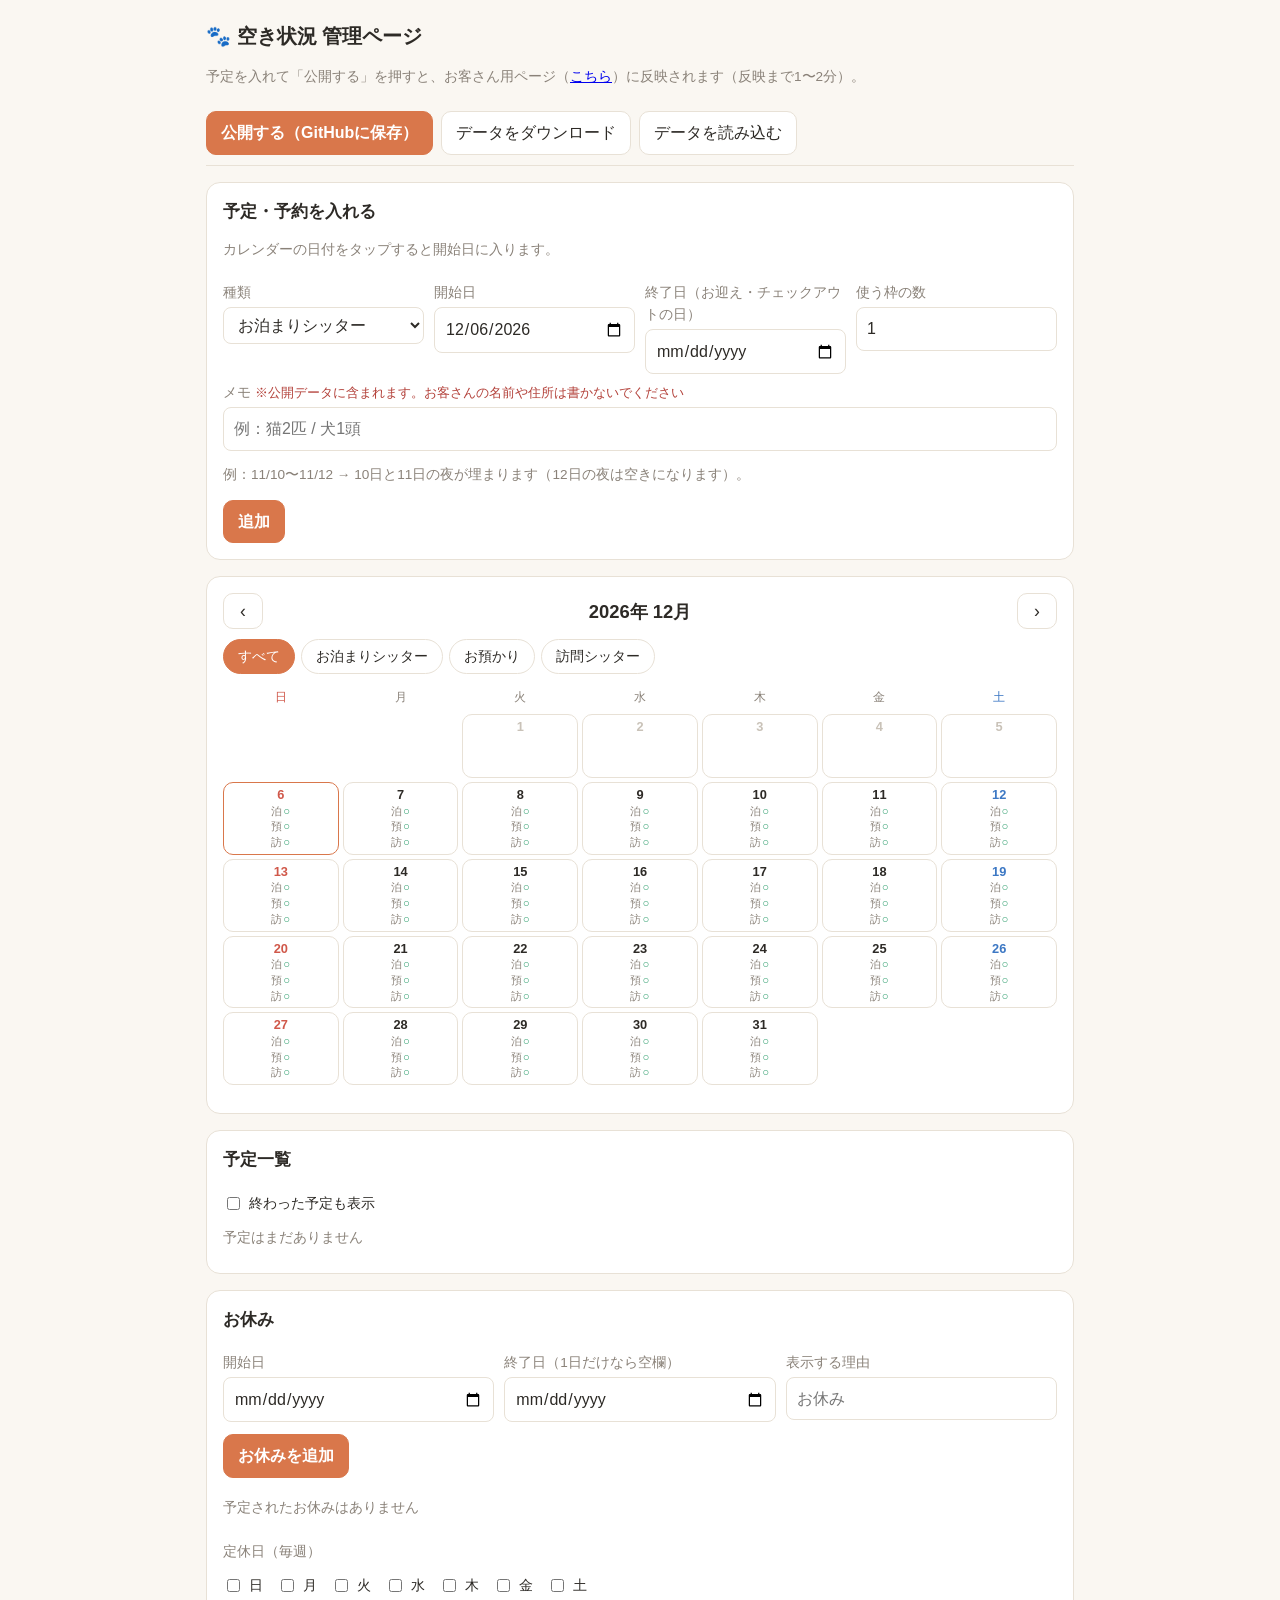
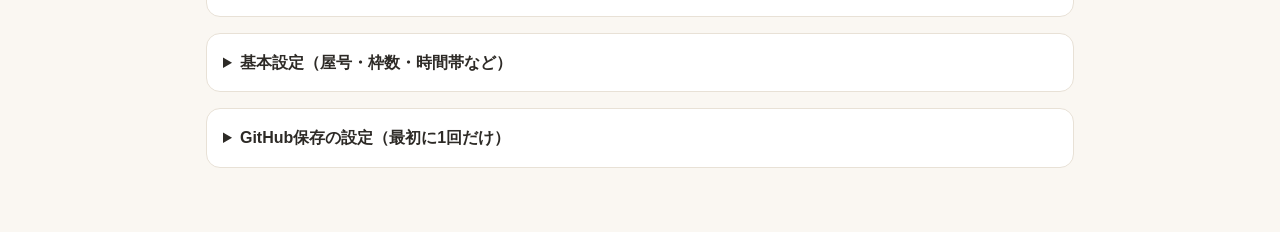
==== docs/admin.html @ 4035f76f "Add pet sitter availability calendar (client view + admin page) Static site under docs/ for GitHub P" ====
<!doctype html>
<html lang="ja">
<head>
  <meta charset="utf-8">
  <meta name="viewport" content="width=device-width, initial-scale=1">
  <meta name="robots" content="noindex, nofollow">
  <title>空き状況 管理</title>
  <link rel="stylesheet" href="style.css">
  <style>
    .wrap { max-width: 900px; }
    h1 { font-size: 1.25rem; margin: 0 0 4px; }
    h2.sec { font-size: 1.05rem; margin: 0 0 10px; }
    label { display: block; font-size: .85rem; color: var(--muted); margin: 8px 0 3px; }
    input[type=text], input[type=url], input[type=date], input[type=number], input[type=password], select, textarea {
      width: 100%; padding: 8px 10px; border: 1px solid var(--line); border-radius: 8px; font: inherit; background: #fff; color: var(--text);
    }
    textarea { min-height: 60px; }
    .row { display: grid; grid-template-columns: repeat(auto-fit, minmax(160px, 1fr)); gap: 10px; }
    .check { display: inline-flex; align-items: center; gap: 6px; color: var(--text); margin-right: 14px; font-size: .9rem; }
    .btn { border: 1px solid var(--line); background: #fff; padding: 8px 14px; border-radius: 10px; font: inherit; cursor: pointer; color: var(--text); }
    .btn.primary { background: var(--accent); border-color: var(--accent); color: #fff; font-weight: 700; }
    .btn.danger { color: #b3413a; }
    .btns { display: flex; gap: 8px; flex-wrap: wrap; margin-top: 12px; }
    .savebar { position: sticky; top: 0; z-index: 5; background: var(--bg); padding: 10px 0; display: flex; gap: 8px; align-items: center; flex-wrap: wrap; border-bottom: 1px solid var(--line); margin-bottom: 16px; }
    .savebar .status { font-size: .85rem; color: var(--muted); }
    .savebar .status.dirty { color: #b3413a; font-weight: 700; }
    .list { list-style: none; margin: 0; padding: 0; }
    .list li { display: flex; gap: 10px; align-items: center; justify-content: space-between; padding: 8px 0; border-top: 1px solid var(--line); font-size: .9rem; }
    .list li:first-child { border-top: none; }
    .list li .btn { flex-shrink: 0; white-space: nowrap; }
    .list li.editing { background: var(--accent-soft); }
    .tag { display: inline-block; font-size: .75rem; padding: 1px 8px; border-radius: 999px; background: var(--accent-soft); color: var(--accent); margin-right: 6px; font-weight: 700; }
    .warn { font-size: .8rem; color: #b3413a; }
    details summary { cursor: pointer; font-weight: 700; }
    .slot-row { display: grid; grid-template-columns: 1fr 1.5fr 80px 36px; gap: 6px; margin-bottom: 6px; }
    .muted { color: var(--muted); font-size: .85rem; }
  </style>
</head>
<body>
<div class="wrap">
  <h1>🐾 空き状況 管理ページ</h1>
  <p class="muted">予定を入れて「公開する」を押すと、お客さん用ページ（<a href="./" target="_blank">こちら</a>）に反映されます（反映まで1〜2分）。</p>

  <div class="savebar">
    <button class="btn primary" id="publish">公開する（GitHubに保存）</button>
    <button class="btn" id="download">データをダウンロード</button>
    <label class="btn" style="margin:0;color:var(--text)">データを読み込む<input type="file" id="upload" accept=".json,application/json" hidden></label>
    <span class="status" id="status"></span>
  </div>

  <!-- 予定 -->
  <div class="card">
    <h2 class="sec">予定・予約を入れる</h2>
    <p class="muted">カレンダーの日付をタップすると開始日に入ります。</p>
    <div class="row">
      <div>
        <label>種類</label>
        <select id="bType">
          <option value="stay">お泊まりシッター</option>
          <option value="boarding">お預かり</option>
          <option value="visit">訪問シッター</option>
        </select>
      </div>
      <div><label>開始日</label><input type="date" id="bStart"></div>
      <div><label id="bEndLabel">終了日</label><input type="date" id="bEnd"></div>
      <div><label id="bCountLabel">使う枠の数</label><input type="number" id="bCount" min="1" value="1"></div>
    </div>
    <div id="bSlotsWrap">
      <label>訪問する時間帯</label>
      <div id="bSlots"></div>
    </div>
    <label>メモ <span class="warn">※公開データに含まれます。お客さんの名前や住所は書かないでください</span></label>
    <input type="text" id="bMemo" placeholder="例：猫2匹 / 犬1頭">
    <p class="muted" id="bHelp"></p>
    <div class="btns">
      <button class="btn primary" id="bSave">追加</button>
      <button class="btn" id="bCancel" hidden>編集をやめる</button>
      <button class="btn danger" id="bDelete" hidden>この予定を削除</button>
    </div>
  </div>

  <div class="card">
    <div class="month-nav">
      <button type="button" id="prev">‹</button>
      <h2 id="monthLabel"></h2>
      <button type="button" id="next">›</button>
    </div>
    <div class="tabs" id="tabs"></div>
    <div id="calendar"></div>
    <div id="detail" style="margin-top:12px"></div>
  </div>

  <div class="card">
    <h2 class="sec">予定一覧</h2>
    <label class="check"><input type="checkbox" id="showPast"> 終わった予定も表示</label>
    <ul class="list" id="bookingList"></ul>
  </div>

  <!-- 休み -->
  <div class="card">
    <h2 class="sec">お休み</h2>
    <div class="row">
      <div><label>開始日</label><input type="date" id="cStart"></div>
      <div><label>終了日（1日だけなら空欄）</label><input type="date" id="cEnd"></div>
      <div><label>表示する理由</label><input type="text" id="cNote" placeholder="お休み"></div>
    </div>
    <div class="btns"><button class="btn primary" id="cAdd">お休みを追加</button></div>
    <ul class="list" id="closedList" style="margin-top:10px"></ul>
    <label style="margin-top:14px">定休日（毎週）</label>
    <div id="holidays"></div>
  </div>

  <!-- 設定 -->
  <div class="card">
    <details>
      <summary>基本設定（屋号・枠数・時間帯など）</summary>
      <label>ページのタイトル（屋号）</label><input type="text" id="sName">
      <label>お客さんへのメッセージ</label><textarea id="sMessage"></textarea>
      <div class="row">
        <div><label>問い合わせボタンの文字</label><input type="text" id="sContactLabel" placeholder="LINEで問い合わせ"></div>
        <div><label>問い合わせ先URL（LINE・メール・フォームなど）</label><input type="url" id="sContactUrl" placeholder="https://lin.ee/... または mailto:..."></div>
      </div>
      <div class="row">
        <div><label>何ヶ月先まで見せるか</label><input type="number" id="sMonths" min="1" max="12"></div>
      </div>
      <div style="margin-top:10px">
        <label class="check"><input type="checkbox" id="sShowCounts"> 残りの枠数をお客さんに見せる</label><br>
        <label class="check"><input type="checkbox" id="sExclusive"> お泊まりとお預かりは同じ夜に受けない（どちらかが入ったら、もう一方は×）</label>
      </div>

      <h3 style="font-size:.95rem;margin:16px 0 4px">サービス</h3>
      <div id="svcSettings"></div>

      <h3 style="font-size:.95rem;margin:16px 0 4px">訪問の時間帯</h3>
      <p class="muted">名前・時間・その時間帯に回れる件数</p>
      <div id="slotSettings"></div>
      <button class="btn" id="addSlot">時間帯を追加</button>
    </details>
  </div>

  <div class="card">
    <details>
      <summary>GitHub保存の設定（最初に1回だけ）</summary>
      <p class="muted">「公開する」ボタンでGitHubに直接保存するための設定です。この情報はこの端末のブラウザの中だけに保存されます。</p>
      <div class="row">
        <div><label>オーナー（ユーザー名）</label><input type="text" id="ghOwner"></div>
        <div><label>リポジトリ名</label><input type="text" id="ghRepo"></div>
        <div><label>ブランチ</label><input type="text" id="ghBranch" placeholder="main"></div>
        <div><label>ファイルのパス</label><input type="text" id="ghPath" placeholder="docs/data.json"></div>
      </div>
      <label>アクセストークン（Fine-grained token、Contents: Read and write）</label>
      <input type="password" id="ghToken" autocomplete="off">
      <div class="btns">
        <button class="btn primary" id="ghSave">設定を保存</button>
        <button class="btn" id="ghLoad">GitHubから最新データを読み込む</button>
        <button class="btn danger" id="ghClear">この端末から設定を消す</button>
      </div>
    </details>
  </div>
</div>

<script src="common.js"></script>
<script>
(function () {
  'use strict';
  const $ = (id) => document.getElementById(id);
  const LS_GH = 'ps_github_config';
  const LS_DRAFT = 'ps_draft';
  let data = PS.normalize(null);
  let dirty = false;
  let editingId = null;
  const now = new Date();
  const state = { idx: now.getFullYear() * 12 + now.getMonth(), filter: 'all', selected: null };

  const store = {
    get(k) { try { return JSON.parse(localStorage.getItem(k)); } catch (e) { return null; } },
    set(k, v) { try { localStorage.setItem(k, JSON.stringify(v)); } catch (e) {} },
    del(k) { try { localStorage.removeItem(k); } catch (e) {} },
  };

  function setStatus(msg, isDirty) {
    const el = $('status');
    el.textContent = msg;
    el.classList.toggle('dirty', !!isDirty);
  }
  function markDirty() {
    dirty = true;
    store.set(LS_DRAFT, data);
    setStatus('● 未公開の変更があります', true);
    renderAll();
  }
  const uid = () => Date.now().toString(36) + Math.random().toString(36).slice(2, 6);

  /* ---------- GitHub ---------- */
  function ghConf() { return store.get(LS_GH) || {}; }
  function ghUrl(c) {
    return `https://api.github.com/repos/${encodeURIComponent(c.owner)}/${encodeURIComponent(c.repo)}/contents/${c.path.split('/').map(encodeURIComponent).join('/')}`;
  }
  function b64encode(str) {
    const bytes = new TextEncoder().encode(str);
    let bin = '';
    bytes.forEach((b) => (bin += String.fromCharCode(b)));
    return btoa(bin);
  }
  function b64decode(b64) {
    const bin = atob(b64.replace(/\s/g, ''));
    return new TextDecoder().decode(Uint8Array.from(bin, (c) => c.charCodeAt(0)));
  }
  function ghReady(c) { return c.owner && c.repo && c.path && c.token; }
  async function ghGet(c) {
    const res = await fetch(`${ghUrl(c)}?ref=${encodeURIComponent(c.branch || 'main')}&t=${Date.now()}`, {
      headers: { Authorization: `Bearer ${c.token}`, Accept: 'application/vnd.github+json' }, cache: 'no-store',
    });
    if (res.status === 404) return { sha: null, json: null };
    if (!res.ok) throw new Error(`読み込み失敗 (${res.status})`);
    const j = await res.json();
    return { sha: j.sha, json: JSON.parse(b64decode(j.content)) };
  }
  async function ghPut(c, obj) {
    const cur = await ghGet(c);
    const body = {
      message: `空き状況を更新 ${new Date().toLocaleString('ja-JP')}`,
      content: b64encode(JSON.stringify(obj, null, 2) + '\n'),
      branch: c.branch || 'main',
    };
    if (cur.sha) body.sha = cur.sha;
    const res = await fetch(ghUrl(c), {
      method: 'PUT',
      headers: { Authorization: `Bearer ${c.token}`, Accept: 'application/vnd.github+json', 'Content-Type': 'application/json' },
      body: JSON.stringify(body),
    });
    if (!res.ok) {
      const t = await res.text();
      throw new Error(`保存失敗 (${res.status}) ${t.slice(0, 120)}`);
    }
  }

  $('publish').addEventListener('click', async () => {
    const c = ghConf();
    if (!ghReady(c)) {
      alert('先に下の「GitHub保存の設定」を入力してください。\n（設定しない場合は「データをダウンロード」して data.json を差し替えてください）');
      return;
    }
    $('publish').disabled = true;
    setStatus('保存中…');
    try {
      data.updatedAt = new Date().toISOString();
      await ghPut(c, data);
      dirty = false;
      store.del(LS_DRAFT);
      setStatus('✓ 公開しました（ページへの反映まで1〜2分）');
    } catch (e) {
      setStatus('✕ ' + e.message, true);
    } finally {
      $('publish').disabled = false;
    }
  });

  $('download').addEventListener('click', () => {
    data.updatedAt = new Date().toISOString();
    const blob = new Blob([JSON.stringify(data, null, 2) + '\n'], { type: 'application/json' });
    const a = document.createElement('a');
    a.href = URL.createObjectURL(blob);
    a.download = 'data.json';
    a.click();
    URL.revokeObjectURL(a.href);
  });
  $('upload').addEventListener('change', async (e) => {
    const f = e.target.files[0];
    if (!f) return;
    try {
      data = PS.normalize(JSON.parse(await f.text()));
      markDirty();
      fillSettings();
    } catch (err) { alert('読み込めませんでした: ' + err.message); }
    e.target.value = '';
  });

  function fillGh() {
    const c = ghConf();
    $('ghOwner').value = c.owner || '';
    $('ghRepo').value = c.repo || '';
    $('ghBranch').value = c.branch || '';
    $('ghPath').value = c.path || '';
    $('ghToken').value = c.token || '';
  }
  $('ghSave').addEventListener('click', () => {
    store.set(LS_GH, {
      owner: $('ghOwner').value.trim(), repo: $('ghRepo').value.trim(),
      branch: $('ghBranch').value.trim() || 'main', path: $('ghPath').value.trim() || 'docs/data.json',
      token: $('ghToken').value.trim(),
    });
    fillGh();
    setStatus('GitHub設定を保存しました');
  });
  $('ghClear').addEventListener('click', () => { store.del(LS_GH); fillGh(); setStatus('設定を消しました'); });
  $('ghLoad').addEventListener('click', async () => {
    const c = ghConf();
    if (!ghReady(c)) return alert('先に設定を保存してください');
    if (dirty && !confirm('未公開の変更は消えます。読み込みますか？')) return;
    try {
      const r = await ghGet(c);
      data = PS.normalize(r.json);
      dirty = false; store.del(LS_DRAFT);
      fillSettings(); renderAll();
      setStatus('GitHubから読み込みました');
    } catch (e) { setStatus('✕ ' + e.message, true); }
  });

  /* ---------- 予定フォーム ---------- */
  function updateFormMode() {
    const t = $('bType').value;
    const isVisit = t === 'visit';
    $('bSlotsWrap').hidden = !isVisit;
    $('bEndLabel').textContent = isVisit ? '最終日（1日だけなら空欄）' : '終了日（お迎え・チェックアウトの日）';
    $('bCountLabel').textContent = isVisit ? '件数（同じ時間帯に何件分）' : t === 'boarding' ? '預かる組数（枠の数）' : '使う枠の数';
    $('bHelp').textContent = isVisit
      ? '例：11/10〜11/14 朝と夕 → その5日間の朝・夕の枠が1件ずつ埋まります。'
      : '例：11/10〜11/12 → 10日と11日の夜が埋まります（12日の夜は空きになります）。';
    $('bSlots').innerHTML = data.settings.visitSlots
      .map((s) => `<label class="check"><input type="checkbox" value="${PS.esc(s.id)}"> ${PS.esc(s.label)} <span class="muted">${PS.esc(s.time || '')}</span></label>`)
      .join('');
  }
  function setSlotChecks(ids) {
    $('bSlots').querySelectorAll('input').forEach((i) => (i.checked = ids.includes(i.value)));
  }
  $('bType').addEventListener('change', () => {
    const keep = [...$('bSlots').querySelectorAll('input:checked')].map((i) => i.value);
    updateFormMode(); setSlotChecks(keep);
  });

  function resetForm() {
    editingId = null;
    $('bSave').textContent = '追加';
    $('bCancel').hidden = true; $('bDelete').hidden = true;
    $('bEnd').value = ''; $('bCount').value = 1; $('bMemo').value = '';
    setSlotChecks([]);
    renderBookings();
  }
  $('bCancel').addEventListener('click', resetForm);

  $('bSave').addEventListener('click', () => {
    const type = $('bType').value;
    const start = $('bStart').value;
    let end = $('bEnd').value;
    if (!start) return alert('開始日を入れてください');
    if (type === 'visit') {
      if (end && end < start) return alert('最終日が開始日より前になっています');
    } else {
      if (!end) end = PS.addDays(start, 1);
      if (end <= start) return alert('終了日は開始日の翌日以降にしてください');
    }
    const slots = [...$('bSlots').querySelectorAll('input:checked')].map((i) => i.value);
    if (type === 'visit' && slots.length === 0) return alert('訪問する時間帯を選んでください');
    const b = { id: editingId || uid(), type, start, end: end || start, count: Math.max(1, Number($('bCount').value) || 1), memo: $('bMemo').value.trim() };
    if (type === 'visit') b.slots = slots;

    // 枠オーバーの確認
    const over = checkOver(b);
    if (over.length && !confirm(`次の日は枠を超えます：\n${over.join('\n')}\nそれでも登録しますか？`)) return;

    if (editingId) data.bookings = data.bookings.map((x) => (x.id === editingId ? b : x));
    else data.bookings.push(b);
    resetForm();
    markDirty();
  });
  $('bDelete').addEventListener('click', () => {
    if (!editingId || !confirm('この予定を削除しますか？')) return;
    data.bookings = data.bookings.filter((x) => x.id !== editingId);
    resetForm();
    markDirty();
  });

  function checkOver(b) {
    const trial = PS.clone(data);
    trial.bookings = trial.bookings.filter((x) => x.id !== b.id).concat([b]);
    const out = [];
    const last = b.type === 'visit' ? b.end : PS.addDays(b.end, -1);
    for (let d = b.start; d <= last; d = PS.addDays(d, 1)) {
      const u = PS.usage(trial, d);
      const sv = trial.settings.services;
      if (b.type === 'stay' && u.stay > sv.stay.capacity) out.push(`${PS.fmtDate(d)} お泊まり`);
      if (b.type === 'boarding' && u.boarding > sv.boarding.capacity) out.push(`${PS.fmtDate(d)} お預かり`);
      if (trial.settings.exclusiveNight && b.type !== 'visit' && u.stay > 0 && u.boarding > 0) out.push(`${PS.fmtDate(d)} お泊まりとお預かりが重複`);
      if (b.type === 'visit') {
        for (const s of trial.settings.visitSlots) {
          if (b.slots.includes(s.id) && (u.visit[s.id] || 0) > s.capacity) out.push(`${PS.fmtDate(d)} 訪問（${s.label}）`);
        }
      }
      if (out.length > 8) break;
    }
    return out;
  }

  function editBooking(id) {
    const b = data.bookings.find((x) => x.id === id);
    if (!b) return;
    editingId = id;
    $('bType').value = b.type; updateFormMode();
    $('bStart').value = b.start;
    $('bEnd').value = b.type === 'visit' && b.end === b.start ? '' : b.end;
    $('bCount').value = b.count || 1;
    $('bMemo').value = b.memo || '';
    setSlotChecks(b.slots || []);
    $('bSave').textContent = '変更を反映';
    $('bCancel').hidden = false; $('bDelete').hidden = false;
    renderBookings();
    window.scrollTo({ top: 0, behavior: 'smooth' });
  }

  function bookingText(b) {
    const sv = data.settings.services;
    const name = sv[b.type] ? sv[b.type].label : b.type;
    let range;
    if (b.type === 'visit') {
      range = b.end && b.end !== b.start ? `${PS.fmtDate(b.start)}〜${PS.fmtDate(b.end)}` : PS.fmtDate(b.start);
      const labels = (b.slots || []).map((id) => (data.settings.visitSlots.find((s) => s.id === id) || { label: id }).label);
      range += ` ［${labels.join('・')}］`;
    } else {
      const nights = Math.round((PS.parse(b.end) - PS.parse(b.start)) / 86400000);
      range = `${PS.fmtDate(b.start)}〜${PS.fmtDate(b.end)}（${nights}泊）`;
    }
    const cnt = (b.count || 1) > 1 ? ` ×${b.count}` : '';
    return `<span class="tag">${PS.esc(name)}</span>${range}${cnt}${b.memo ? ` <span class="muted">${PS.esc(b.memo)}</span>` : ''}`;
  }

  function renderBookings() {
    const t = PS.today();
    const showPast = $('showPast').checked;
    const list = data.bookings
      .filter((b) => showPast || (b.end || b.start) >= t)
      .sort((a, b) => (a.start < b.start ? -1 : a.start > b.start ? 1 : 0));
    $('bookingList').innerHTML = list.length
      ? list.map((b) => `<li class="${b.id === editingId ? 'editing' : ''}"><div>${bookingText(b)}</div><button class="btn" data-id="${b.id}">編集</button></li>`).join('')
      : '<li class="muted">予定はまだありません</li>';
    $('bookingList').querySelectorAll('button[data-id]').forEach((el) => el.addEventListener('click', () => editBooking(el.dataset.id)));
  }
  $('showPast').addEventListener('change', renderBookings);

  /* ---------- 休み ---------- */
  $('cAdd').addEventListener('click', () => {
    const start = $('cStart').value;
    const end = $('cEnd').value || start;
    if (!start) return alert('開始日を入れてください');
    if (end < start) return alert('終了日が開始日より前です');
    data.closed.push({ id: uid(), start, end, note: $('cNote').value.trim() || 'お休み' });
    $('cStart').value = ''; $('cEnd').value = ''; $('cNote').value = '';
    markDirty();
  });
  function renderClosed() {
    const t = PS.today();
    const list = data.closed.filter((c) => (c.end || c.start) >= t).sort((a, b) => (a.start < b.start ? -1 : 1));
    $('closedList').innerHTML = list.length
      ? list.map((c, i) => `<li><div>${PS.fmtDate(c.start)}${c.end && c.end !== c.start ? '〜' + PS.fmtDate(c.end) : ''} <span class="muted">${PS.esc(c.note)}</span></div><button class="btn danger" data-i="${data.closed.indexOf(c)}">削除</button></li>`).join('')
      : '<li class="muted">予定されたお休みはありません</li>';
    $('closedList').querySelectorAll('button[data-i]').forEach((el) =>
      el.addEventListener('click', () => { data.closed.splice(Number(el.dataset.i), 1); markDirty(); })
    );
    $('holidays').innerHTML = PS.WEEK.map((w, i) =>
      `<label class="check"><input type="checkbox" value="${i}" ${data.settings.regularHolidays.includes(i) ? 'checked' : ''}> ${w}</label>`).join('');
    $('holidays').querySelectorAll('input').forEach((el) => el.addEventListener('change', () => {
      data.settings.regularHolidays = [...$('holidays').querySelectorAll('input:checked')].map((x) => Number(x.value));
      markDirty();
    }));
  }

  /* ---------- 設定 ---------- */
  function fillSettings() {
    const s = data.settings;
    $('sName').value = s.businessName || '';
    $('sMessage').value = s.message || '';
    $('sContactLabel').value = s.contactLabel || '';
    $('sContactUrl').value = s.contactUrl || '';
    $('sMonths').value = s.monthsAhead || 3;
    $('sShowCounts').checked = !!s.showCounts;
    $('sExclusive').checked = !!s.exclusiveNight;
    $('svcSettings').innerHTML = ['stay', 'boarding', 'visit'].map((k) => {
      const v = s.services[k];
      const cap = k === 'visit' ? '' : `<div><label>1晩に受けられる数</label><input type="number" min="0" data-svc="${k}" data-f="capacity" value="${v.capacity}"></div>`;
      return `<div style="border-top:1px solid var(--line);padding-top:8px;margin-top:8px">
        <label class="check"><input type="checkbox" data-svc="${k}" data-f="enabled" ${v.enabled ? 'checked' : ''}> 受け付ける</label>
        <div class="row">
          <div><label>名前</label><input type="text" data-svc="${k}" data-f="label" value="${PS.esc(v.label)}"></div>
          <div><label>カレンダー用の1文字</label><input type="text" maxlength="2" data-svc="${k}" data-f="short" value="${PS.esc(v.short)}"></div>
          ${cap}
        </div>
        <label>説明</label><input type="text" data-svc="${k}" data-f="note" value="${PS.esc(v.note || '')}">
      </div>`;
    }).join('');
    $('svcSettings').querySelectorAll('input').forEach((el) => el.addEventListener('change', () => {
      const v = data.settings.services[el.dataset.svc];
      const f = el.dataset.f;
      v[f] = el.type === 'checkbox' ? el.checked : el.type === 'number' ? Math.max(0, Number(el.value) || 0) : el.value;
      markDirty();
    }));
    renderSlotSettings();
  }
  function renderSlotSettings() {
    $('slotSettings').innerHTML = data.settings.visitSlots.map((sl, i) => `<div class="slot-row">
      <input type="text" data-i="${i}" data-f="label" value="${PS.esc(sl.label)}" placeholder="朝">
      <input type="text" data-i="${i}" data-f="time" value="${PS.esc(sl.time || '')}" placeholder="7:00〜10:00">
      <input type="number" min="0" data-i="${i}" data-f="capacity" value="${sl.capacity}">
      <button class="btn danger" data-del="${i}" title="削除">✕</button></div>`).join('');
    $('slotSettings').querySelectorAll('input').forEach((el) => el.addEventListener('change', () => {
      const sl = data.settings.visitSlots[Number(el.dataset.i)];
      sl[el.dataset.f] = el.type === 'number' ? Math.max(0, Number(el.value) || 0) : el.value;
      updateFormMode(); markDirty();
    }));
    $('slotSettings').querySelectorAll('button[data-del]').forEach((el) => el.addEventListener('click', () => {
      if (!confirm('この時間帯を削除しますか？（この時間帯の予約は数えられなくなります）')) return;
      data.settings.visitSlots.splice(Number(el.dataset.del), 1);
      renderSlotSettings(); updateFormMode(); markDirty();
    }));
  }
  $('addSlot').addEventListener('click', () => {
    data.settings.visitSlots.push({ id: 's' + uid(), label: '新しい時間帯', time: '', capacity: 1 });
    renderSlotSettings(); updateFormMode(); markDirty();
  });
  const bindSetting = (id, key, fn) => $(id).addEventListener('change', () => { data.settings[key] = fn($(id)); markDirty(); });
  bindSetting('sName', 'businessName', (e) => e.value);
  bindSetting('sMessage', 'message', (e) => e.value);
  bindSetting('sContactLabel', 'contactLabel', (e) => e.value);
  bindSetting('sContactUrl', 'contactUrl', (e) => e.value.trim());
  bindSetting('sMonths', 'monthsAhead', (e) => Math.min(12, Math.max(1, Number(e.value) || 3)));
  bindSetting('sShowCounts', 'showCounts', (e) => e.checked);
  bindSetting('sExclusive', 'exclusiveNight', (e) => e.checked);

  /* ---------- カレンダー ---------- */
  function renderCal() {
    const y = Math.floor(state.idx / 12), m = state.idx % 12;
    $('monthLabel').textContent = `${y}年 ${m + 1}月`;
    const services = PS.enabledServices(data);
    if (state.filter !== 'all' && !services.includes(state.filter)) state.filter = 'all';
    const defs = [['all', 'すべて']].concat(services.map((k) => [k, data.settings.services[k].label]));
    $('tabs').innerHTML = defs.map(([k, l]) => `<button type="button" data-k="${k}" class="${k === state.filter ? 'active' : ''}">${PS.esc(l)}</button>`).join('');
    $('tabs').querySelectorAll('button').forEach((b) => b.addEventListener('click', () => { state.filter = b.dataset.k; renderCal(); }));
    PS.renderCalendar($('calendar'), data, {
      year: y, month: m, filter: state.filter, selected: state.selected,
      onSelect: (d) => {
        state.selected = d;
        if (!editingId) $('bStart').value = d;
        renderCal();
      },
    });
    if (state.selected) PS.renderDetail($('detail'), data, state.selected);
    else $('detail').innerHTML = '';
  }
  $('prev').addEventListener('click', () => { state.idx--; renderCal(); });
  $('next').addEventListener('click', () => { state.idx++; renderCal(); });

  function renderAll() { renderCal(); renderBookings(); renderClosed(); }

  window.addEventListener('beforeunload', (e) => { if (dirty) { e.preventDefault(); e.returnValue = ''; } });

  /* ---------- 起動 ---------- */
  (async function init() {
    fillGh();
    const draft = store.get(LS_DRAFT);
    const c = ghConf();
    try {
      if (draft && confirm('前回、公開していない変更が残っています。続きから編集しますか？\n（キャンセルで公開中のデータを読み込みます）')) {
        data = PS.normalize(draft);
        dirty = true;
        setStatus('● 未公開の変更があります', true);
      } else {
        store.del(LS_DRAFT);
        if (ghReady(c)) {
          data = PS.normalize((await ghGet(c)).json);
        } else {
          const res = await fetch('data.json?t=' + Date.now(), { cache: 'no-store' });
          data = PS.normalize(await res.json());
        }
      }
    } catch (e) {
      setStatus('データを読み込めなかったので空の状態で開きました（' + e.message + '）', true);
    }
    $('bStart').value = PS.today();
    fillSettings();
    updateFormMode();
    renderAll();
  })();
})();
</script>
</body>
</html>
---- docs/style.css ----
:root {
  --bg: #faf7f2;
  --card: #ffffff;
  --text: #2d2a26;
  --muted: #8a8279;
  --line: #e8e1d6;
  --accent: #d9774b;
  --accent-soft: #fbeee6;
  --ok: #2f9e6e;
  --few: #d99a1e;
  --full: #c9c2b8;
  --closed-bg: #f1ece4;
  --sun: #d0584a;
  --sat: #3d78c4;
  --radius: 14px;
}
* { box-sizing: border-box; }
[hidden] { display: none !important; }
html { -webkit-text-size-adjust: 100%; }
body {
  margin: 0;
  background: var(--bg);
  color: var(--text);
  font-family: -apple-system, BlinkMacSystemFont, "Hiragino Sans", "Hiragino Kaku Gothic ProN", "Noto Sans JP", "Yu Gothic", Meiryo, sans-serif;
  line-height: 1.6;
}
.wrap { max-width: 760px; margin: 0 auto; padding: 20px 16px 48px; }
header.top { text-align: center; margin-bottom: 18px; }
header.top h1 { font-size: 1.4rem; margin: 6px 0 4px; letter-spacing: .02em; }
header.top .paw { font-size: 1.8rem; }
header.top p { margin: 0; color: var(--muted); font-size: .92rem; white-space: pre-wrap; }
.card { background: var(--card); border: 1px solid var(--line); border-radius: var(--radius); padding: 16px; margin-bottom: 16px; }

.services { display: grid; grid-template-columns: repeat(auto-fit, minmax(180px, 1fr)); gap: 10px; margin-bottom: 16px; }
.service { background: var(--card); border: 1px solid var(--line); border-radius: 12px; padding: 10px 12px; font-size: .88rem; }
.service b { display: block; font-size: .95rem; }
.service span { color: var(--muted); }

.tabs { display: flex; gap: 6px; flex-wrap: wrap; margin-bottom: 12px; }
.tabs button {
  border: 1px solid var(--line); background: var(--card); color: var(--text);
  padding: 7px 14px; border-radius: 999px; font-size: .88rem; cursor: pointer; font-family: inherit;
}
.tabs button.active { background: var(--accent); border-color: var(--accent); color: #fff; }

.month-nav { display: flex; align-items: center; justify-content: space-between; margin-bottom: 10px; }
.month-nav h2 { margin: 0; font-size: 1.15rem; }
.month-nav button {
  border: 1px solid var(--line); background: var(--card); border-radius: 10px; width: 40px; height: 36px;
  font-size: 1.1rem; cursor: pointer; color: var(--text);
}
.month-nav button:disabled { opacity: .3; cursor: default; }

.cal-grid { display: grid; grid-template-columns: repeat(7, minmax(0, 1fr)); gap: 4px; }
.cal-head { text-align: center; font-size: .78rem; color: var(--muted); padding: 2px 0; }
.cal-head.sun, .num.sun { color: var(--sun); }
.cal-head.sat, .num.sat { color: var(--sat); }
.cal-cell {
  min-height: 64px; border: 1px solid var(--line); border-radius: 10px; background: var(--card);
  padding: 4px 2px; display: flex; flex-direction: column; align-items: center; gap: 1px;
  font-family: inherit; color: var(--text); cursor: pointer;
}
.cal-cell.empty { border: none; background: transparent; cursor: default; }
.cal-cell.past { background: transparent; color: var(--full); cursor: default; }
.cal-cell.past .num { color: var(--full); }
.cal-cell.closed { background: var(--closed-bg); }
.cal-cell.today { border-color: var(--accent); }
.cal-cell.selected { outline: 2px solid var(--accent); outline-offset: -1px; background: var(--accent-soft); }
.num { font-size: .8rem; font-weight: 600; line-height: 1.2; }
.big { font-size: 1.4rem; font-weight: 700; line-height: 1.3; }
.mini { font-size: .74rem; line-height: 1.25; font-weight: 700; white-space: nowrap; }
.mini i { font-style: normal; font-weight: 400; color: var(--muted); margin-right: 1px; font-size: .68rem; }
.closed-label { font-size: .78rem; color: var(--muted); margin-top: 6px; }
.m-ok { color: var(--ok); }
.m-few { color: var(--few); }
.m-full { color: var(--full); }

.legend { display: flex; gap: 14px; flex-wrap: wrap; font-size: .82rem; color: var(--muted); margin-top: 12px; }
.legend b { margin-right: 3px; }

#detail h3 { margin: 0 0 10px; font-size: 1.05rem; }
.detail-list { list-style: none; margin: 0; padding: 0; display: grid; gap: 10px; }
.detail-list li { border-top: 1px solid var(--line); padding-top: 10px; }
.detail-list li:first-child { border-top: none; padding-top: 0; }
.d-title { font-weight: 600; font-size: .92rem; margin-bottom: 4px; }
.d-title small { color: var(--muted); font-weight: 400; margin-left: 6px; }
.d-val b { font-size: 1.1rem; }
.slots { display: grid; grid-template-columns: repeat(auto-fit, minmax(90px, 1fr)); gap: 6px; }
.slot { border: 1px solid var(--line); border-radius: 10px; padding: 6px 8px; text-align: center; }
.slot span { display: block; color: var(--text); font-size: .85rem; }
.slot span small { display: block; color: var(--muted); font-size: .72rem; }
.slot b { font-size: 1.2rem; }
.slot > small { display: block; font-size: .72rem; color: var(--muted); }
.detail-closed { color: var(--muted); margin: 0; }
.hint { color: var(--muted); font-size: .85rem; margin: 0; }

.contact {
  display: block; text-align: center; background: var(--accent); color: #fff; text-decoration: none;
  padding: 13px; border-radius: 12px; font-weight: 700; margin-top: 4px;
}
.footer-note { text-align: center; color: var(--muted); font-size: .78rem; margin-top: 18px; }

@media (max-width: 420px) {
  .cal-grid { gap: 3px; }
  .cal-cell { min-height: 58px; border-radius: 8px; }
  .mini { font-size: .7rem; }
}
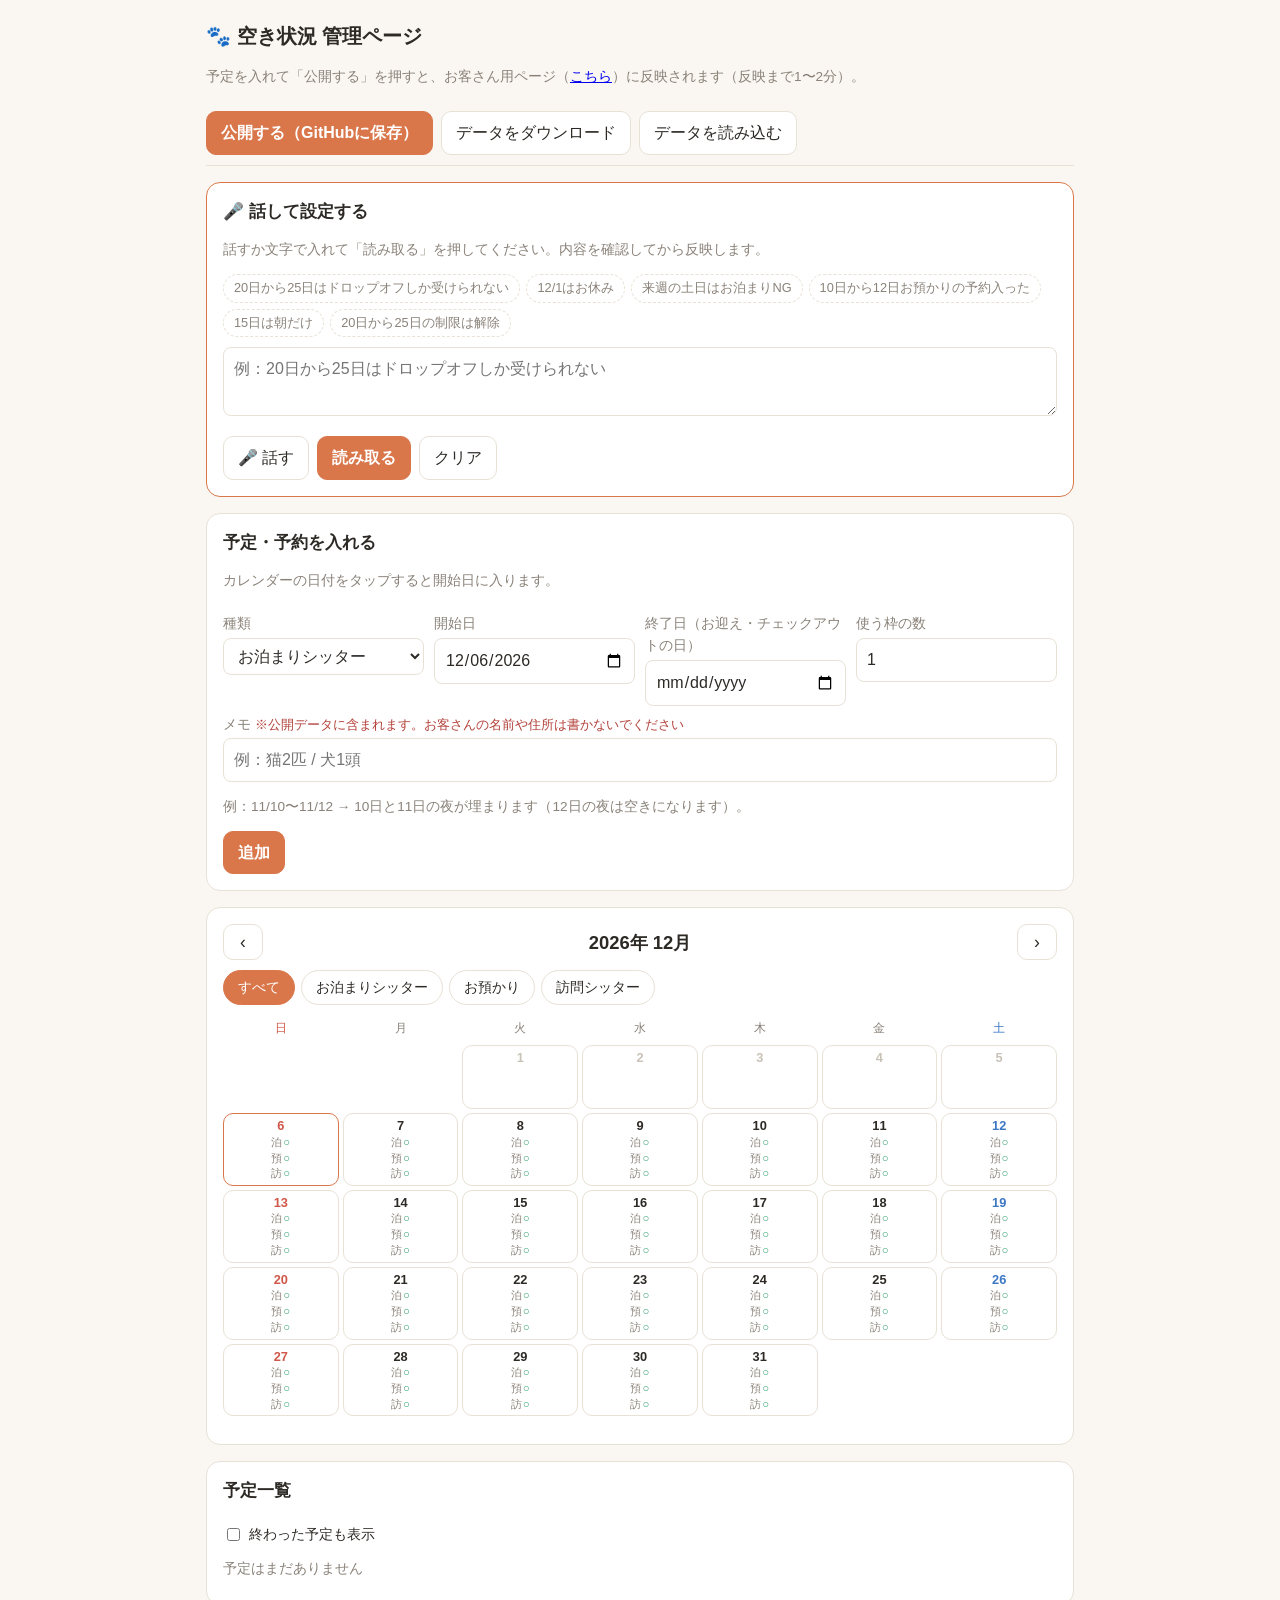
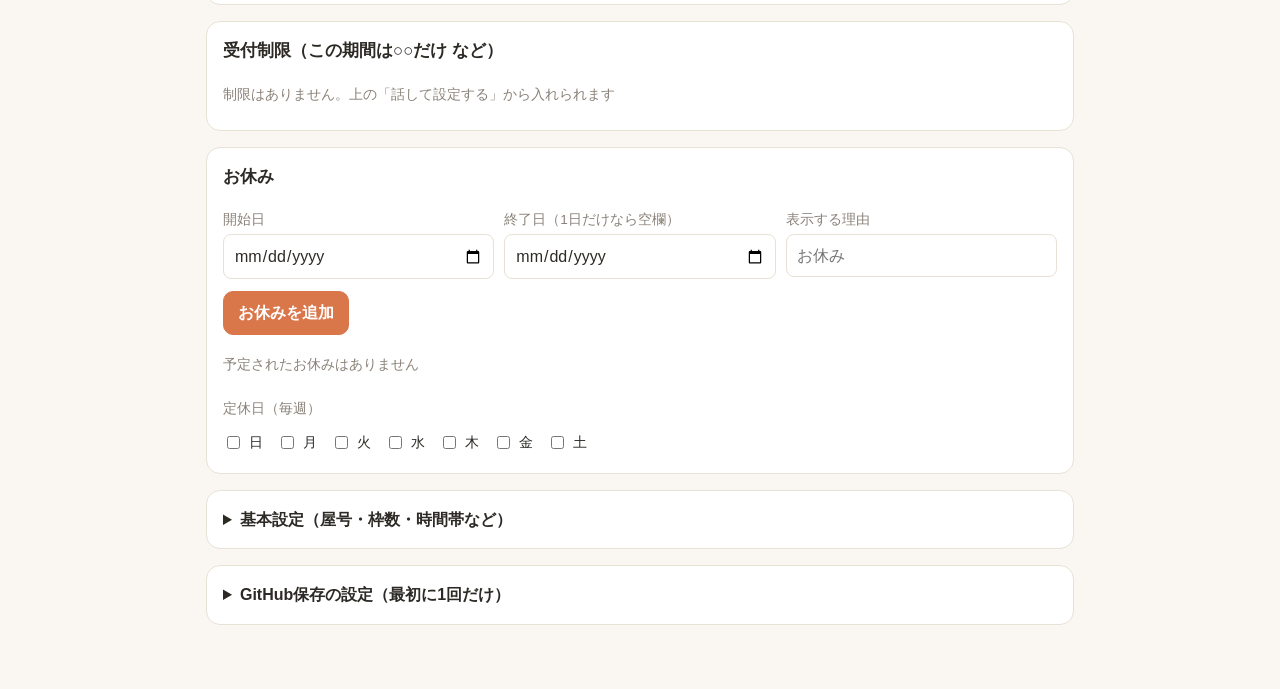
==== commit 63be8a33: "Add voice/text commands and per-period service restrictions Sitter can say e.g. "20日から25日はドロップオフしか受け" ====
--- a/docs/admin.html
+++ b/docs/admin.html
@@ -34,6 +34,14 @@
     details summary { cursor: pointer; font-weight: 700; }
     .slot-row { display: grid; grid-template-columns: 1fr 1.5fr 80px 36px; gap: 6px; margin-bottom: 6px; }
     .muted { color: var(--muted); font-size: .85rem; }
+    .voice { border-color: var(--accent); }
+    .mic { font-size: 1rem; }
+    .mic.on { background: #b3413a; border-color: #b3413a; color: #fff; }
+    .actions { list-style: none; padding: 0; margin: 10px 0 0; }
+    .actions li { display: flex; gap: 8px; align-items: flex-start; padding: 6px 0; border-top: 1px solid var(--line); font-size: .92rem; }
+    .actions li.err { color: #b3413a; }
+    .examples { display: flex; flex-wrap: wrap; gap: 6px; margin: 6px 0 10px; }
+    .examples button { border: 1px dashed var(--line); background: #fff; border-radius: 999px; padding: 3px 10px; font: inherit; font-size: .8rem; color: var(--muted); cursor: pointer; }
   </style>
 </head>
 <body>
@@ -46,6 +54,21 @@
     <button class="btn" id="download">データをダウンロード</button>
     <label class="btn" style="margin:0;color:var(--text)">データを読み込む<input type="file" id="upload" accept=".json,application/json" hidden></label>
     <span class="status" id="status"></span>
+  </div>
+
+  <!-- 話して設定 -->
+  <div class="card voice">
+    <h2 class="sec">🎤 話して設定する</h2>
+    <p class="muted">話すか文字で入れて「読み取る」を押してください。内容を確認してから反映します。</p>
+    <div class="examples" id="vExamples"></div>
+    <textarea id="vText" placeholder="例：20日から25日はドロップオフしか受けられない"></textarea>
+    <div class="btns">
+      <button class="btn mic" id="vMic" type="button">🎤 話す</button>
+      <button class="btn primary" id="vParse" type="button">読み取る</button>
+      <button class="btn" id="vClear" type="button">クリア</button>
+    </div>
+    <p class="muted" id="vMicNote" hidden>このブラウザは音声入力ボタンに対応していません。キーボードのマイクボタンで話して入力できます。</p>
+    <div id="vPreview"></div>
   </div>
 
   <!-- 予定 -->
@@ -98,6 +121,11 @@
 
   <!-- 休み -->
   <div class="card">
+    <h2 class="sec">受付制限（この期間は○○だけ など）</h2>
+    <ul class="list" id="rulesList"></ul>
+  </div>
+
+  <div class="card">
     <h2 class="sec">お休み</h2>
     <div class="row">
       <div><label>開始日</label><input type="date" id="cStart"></div>
@@ -160,6 +188,7 @@
 </div>
 
 <script src="common.js"></script>
+<script src="nlp.js"></script>
 <script>
 (function () {
   'use strict';
@@ -462,6 +491,95 @@
       data.settings.regularHolidays = [...$('holidays').querySelectorAll('input:checked')].map((x) => Number(x.value));
       markDirty();
     }));
+  }
+
+  /* ---------- 受付制限 ---------- */
+  function ruleText(r) {
+    const sv = data.settings.services;
+    const range = r.start === (r.end || r.start) ? PS.fmtDate(r.start) : `${PS.fmtDate(r.start)}〜${PS.fmtDate(r.end)}`;
+    const parts = [];
+    const blocked = (r.block || []).map((k) => (sv[k] ? sv[k].label : k));
+    if (blocked.length) parts.push(`${blocked.join('・')} 受付なし`);
+    if (Array.isArray(r.visitSlots)) {
+      const ls = r.visitSlots.map((id) => (data.settings.visitSlots.find((s) => s.id === id) || { label: id }).label);
+      parts.push(ls.length ? `訪問は ${ls.join('・')} のみ` : '訪問 受付なし');
+    }
+    return `${range}　<span class="muted">${PS.esc(parts.join(' / ') || '制限なし')}</span>`;
+  }
+  function renderRules() {
+    const t = PS.today();
+    const list = data.rules.filter((r) => (r.end || r.start) >= t).sort((a, b) => (a.start < b.start ? -1 : 1));
+    $('rulesList').innerHTML = list.length
+      ? list.map((r) => `<li><div>${ruleText(r)}</div><button class="btn danger" data-i="${data.rules.indexOf(r)}">削除</button></li>`).join('')
+      : '<li class="muted">制限はありません。上の「話して設定する」から入れられます</li>';
+    $('rulesList').querySelectorAll('button[data-i]').forEach((el) =>
+      el.addEventListener('click', () => { data.rules.splice(Number(el.dataset.i), 1); markDirty(); })
+    );
+  }
+
+  /* ---------- 話して設定 ---------- */
+  const EXAMPLES = ['20日から25日はドロップオフしか受けられない', '12/1はお休み', '来週の土日はお泊まりNG',
+    '10日から12日お預かりの予約入った', '15日は朝だけ', '20日から25日の制限は解除'];
+  $('vExamples').innerHTML = EXAMPLES.map((e) => `<button type="button">${PS.esc(e)}</button>`).join('');
+  $('vExamples').querySelectorAll('button').forEach((b) => b.addEventListener('click', () => { $('vText').value = b.textContent; parseVoice(); }));
+  let pending = [];
+  function parseVoice() {
+    const text = $('vText').value.trim();
+    if (!text) { $('vPreview').innerHTML = ''; return; }
+    pending = PSNLP.parse(data, text);
+    const ok = pending.filter((a) => a.type !== 'error');
+    let html = '<ul class="actions">' + pending.map((a, i) => a.type === 'error'
+      ? `<li class="err">⚠️ ${PS.esc(a.text)}</li>`
+      : `<li><input type="checkbox" checked data-i="${i}"><span>${PS.esc(a.text)}</span></li>`).join('') + '</ul>';
+    if (ok.length) {
+      html += `<div class="btns"><button class="btn primary" id="vApply" type="button">これで反映</button>`;
+      if (ghReady(ghConf())) html += `<button class="btn primary" id="vApplyPub" type="button">反映してすぐ公開</button>`;
+      html += `</div>`;
+    }
+    $('vPreview').innerHTML = html;
+    if (ok.length) {
+      $('vApply').addEventListener('click', () => applyVoice(false));
+      if ($('vApplyPub')) $('vApplyPub').addEventListener('click', () => applyVoice(true));
+    }
+  }
+  function applyVoice(publish) {
+    const chosen = [...$('vPreview').querySelectorAll('input[data-i]:checked')].map((el) => pending[Number(el.dataset.i)]);
+    if (!chosen.length) return;
+    PSNLP.apply(data, chosen);
+    $('vText').value = '';
+    $('vPreview').innerHTML = `<p class="muted">✓ ${chosen.length}件を反映しました${publish ? '' : '（「公開する」を押すとお客さんのページに出ます）'}</p>`;
+    const first = chosen[0];
+    const d = first.start || (first.rule || first.closed || first.booking || {}).start;
+    if (d) { const x = PS.parse(d); state.idx = x.getFullYear() * 12 + x.getMonth(); state.selected = d; }
+    markDirty();
+    if (publish) $('publish').click();
+  }
+  $('vParse').addEventListener('click', parseVoice);
+  $('vClear').addEventListener('click', () => { $('vText').value = ''; $('vPreview').innerHTML = ''; });
+
+  const SR = window.SpeechRecognition || window.webkitSpeechRecognition;
+  if (!SR) {
+    $('vMic').hidden = true;
+    $('vMicNote').hidden = false;
+  } else {
+    let rec = null;
+    $('vMic').addEventListener('click', () => {
+      if (rec) { rec.stop(); return; }
+      rec = new SR();
+      rec.lang = 'ja-JP';
+      rec.interimResults = false;
+      rec.continuous = false;
+      $('vMic').classList.add('on');
+      $('vMic').textContent = '■ 聞いています…（押すと終了）';
+      rec.onresult = (e) => {
+        const said = [...e.results].map((r) => r[0].transcript).join('');
+        $('vText').value = ($('vText').value ? $('vText').value + '。' : '') + said;
+        parseVoice();
+      };
+      rec.onerror = (e) => { if (e.error !== 'no-speech' && e.error !== 'aborted') alert('音声入力エラー：' + e.error + '\nマイクの使用を許可してください'); };
+      rec.onend = () => { rec = null; $('vMic').classList.remove('on'); $('vMic').textContent = '🎤 話す'; };
+      rec.start();
+    });
   }
 
   /* ---------- 設定 ---------- */
@@ -485,6 +603,8 @@
           ${cap}
         </div>
         <label>説明</label><input type="text" data-svc="${k}" data-f="note" value="${PS.esc(v.note || '')}">
+        <label>話すときの呼び方（カンマ区切りで追加）<span class="muted"> 標準で「${PS.esc(PSNLP.DEFAULT_ALIASES[k].slice(0, 4).join('・'))}」などは分かります</span></label>
+        <input type="text" data-svc="${k}" data-f="aliases" value="${PS.esc(v.aliases || '')}" placeholder="例：${k === 'visit' ? 'ちょこっとシッター, 散歩' : k === 'stay' ? 'ナイトシッター' : 'お預け'}">
       </div>`;
     }).join('');
     $('svcSettings').querySelectorAll('input').forEach((el) => el.addEventListener('change', () => {
@@ -548,7 +668,7 @@
   $('prev').addEventListener('click', () => { state.idx--; renderCal(); });
   $('next').addEventListener('click', () => { state.idx++; renderCal(); });
 
-  function renderAll() { renderCal(); renderBookings(); renderClosed(); }
+  function renderAll() { renderCal(); renderBookings(); renderRules(); renderClosed(); }
 
   window.addEventListener('beforeunload', (e) => { if (dirty) { e.preventDefault(); e.returnValue = ''; } });
 
--- a/docs/style.css
+++ b/docs/style.css
@@ -74,6 +74,7 @@
 .m-ok { color: var(--ok); }
 .m-few { color: var(--few); }
 .m-full { color: var(--full); }
+.m-na { color: var(--full); }
 
 .legend { display: flex; gap: 14px; flex-wrap: wrap; font-size: .82rem; color: var(--muted); margin-top: 12px; }
 .legend b { margin-right: 3px; }
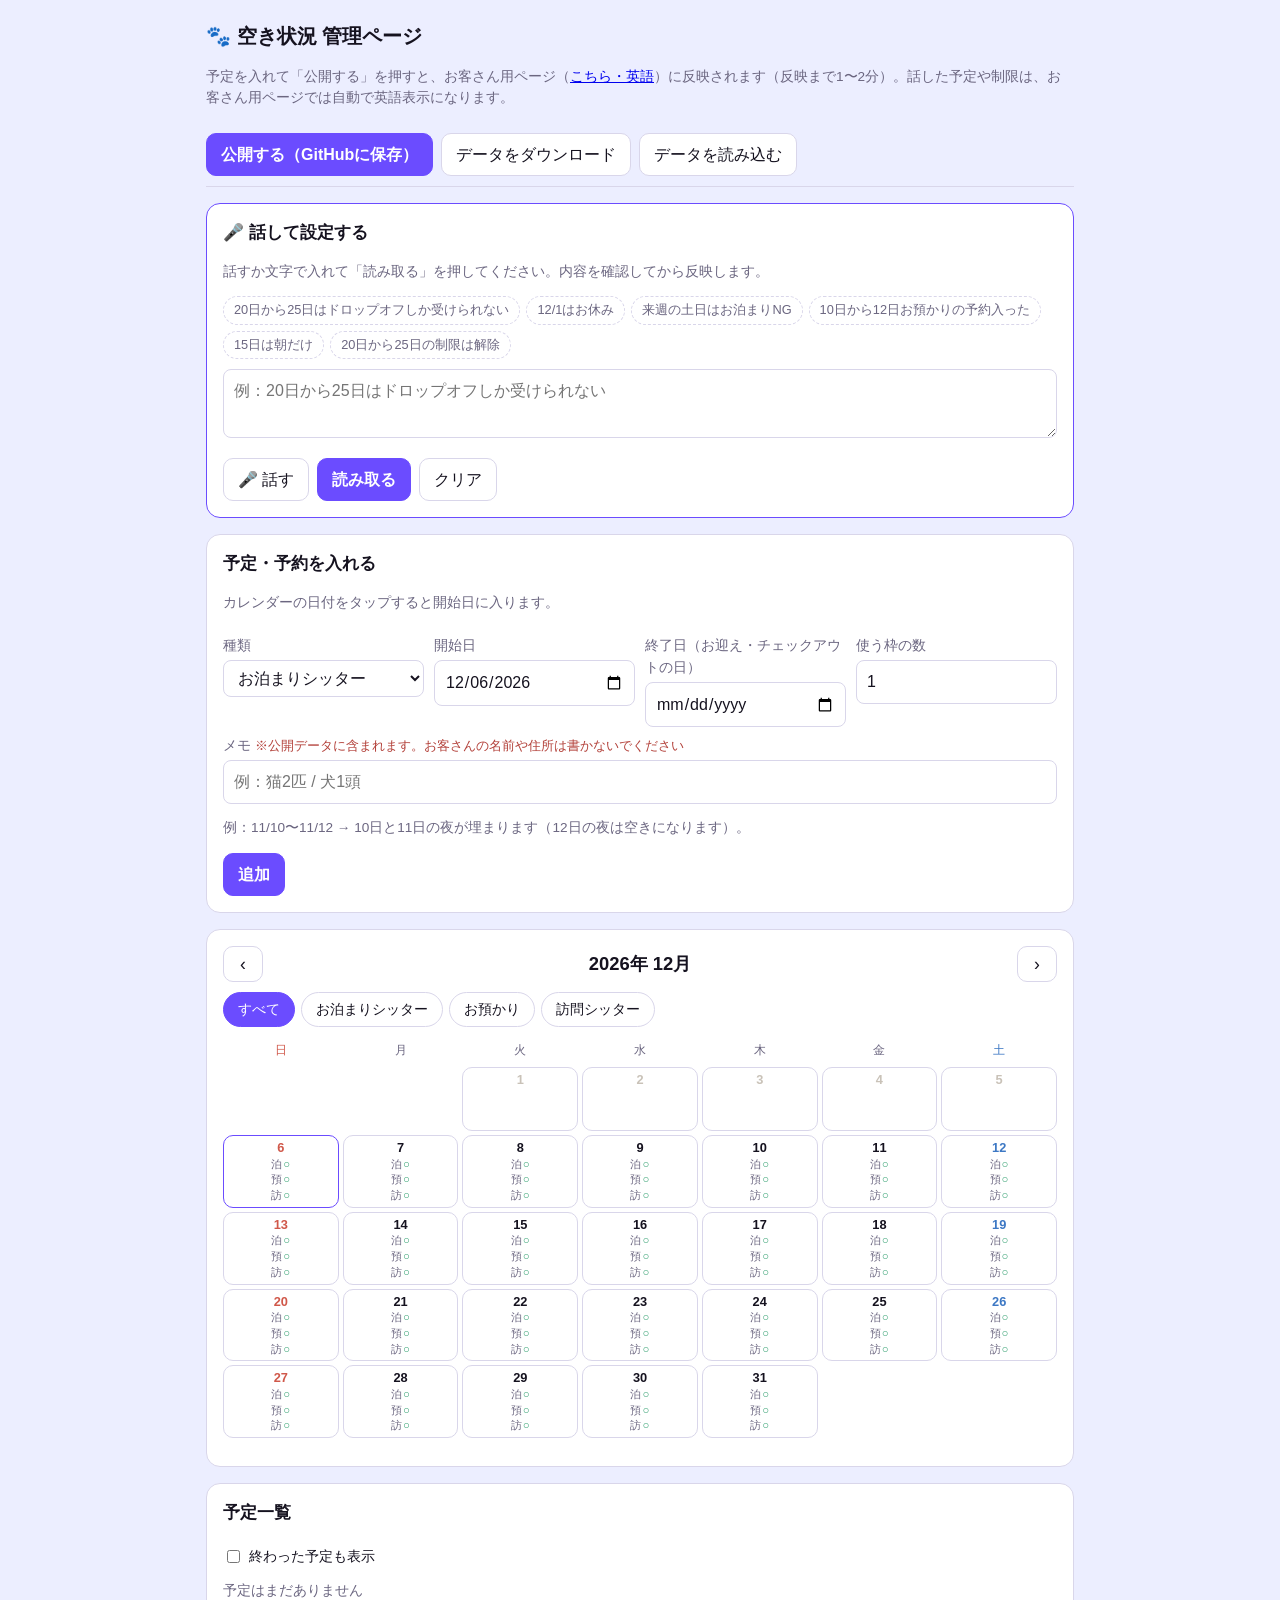
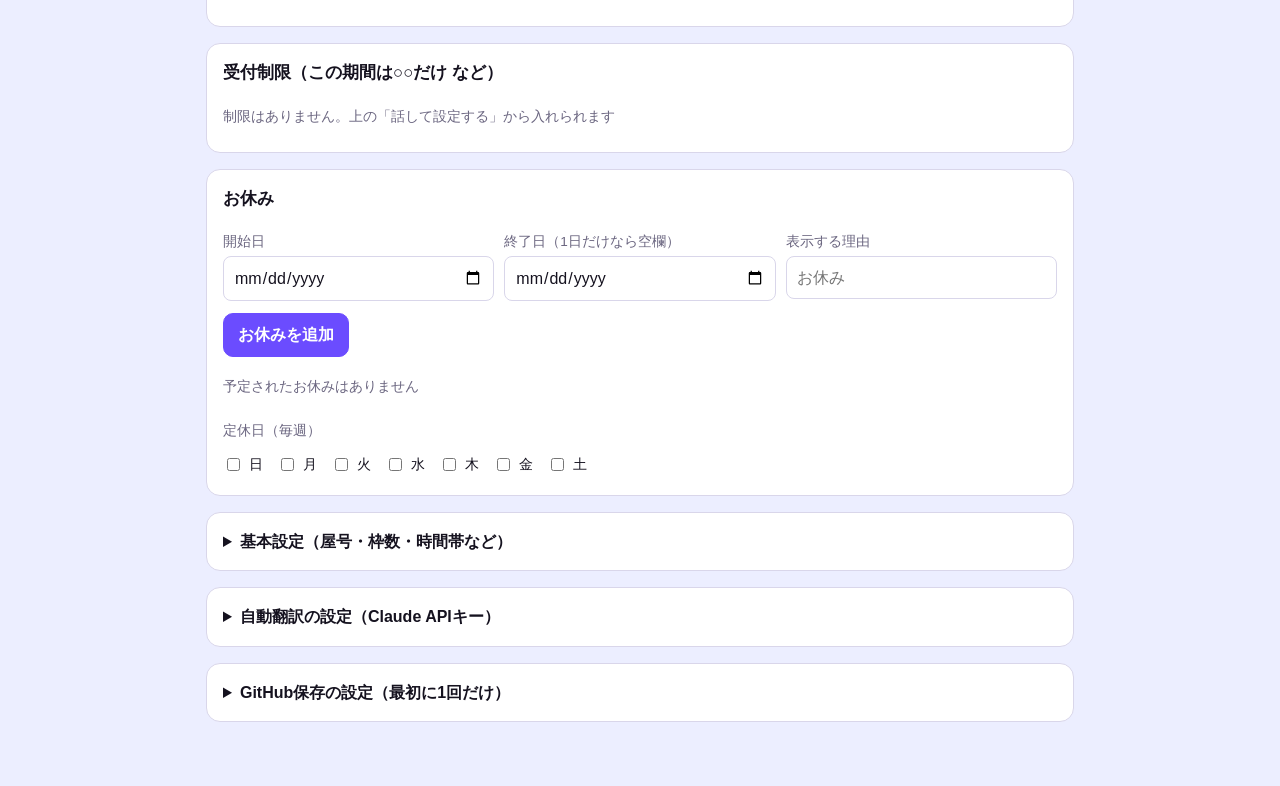
==== commit 8dde99fe: "Redesign client page in English with timeline and date-range checker; add auto-translation - Client " ====
--- a/docs/admin.html
+++ b/docs/admin.html
@@ -47,7 +47,7 @@
 <body>
 <div class="wrap">
   <h1>🐾 空き状況 管理ページ</h1>
-  <p class="muted">予定を入れて「公開する」を押すと、お客さん用ページ（<a href="./" target="_blank">こちら</a>）に反映されます（反映まで1〜2分）。</p>
+  <p class="muted">予定を入れて「公開する」を押すと、お客さん用ページ（<a href="./" target="_blank">こちら・英語</a>）に反映されます（反映まで1〜2分）。話した予定や制限は、お客さん用ページでは自動で英語表示になります。</p>
 
   <div class="savebar">
     <button class="btn primary" id="publish">公開する（GitHubに保存）</button>
@@ -163,6 +163,25 @@
       <p class="muted">名前・時間・その時間帯に回れる件数</p>
       <div id="slotSettings"></div>
       <button class="btn" id="addSlot">時間帯を追加</button>
+
+      <h3 style="font-size:.95rem;margin:20px 0 4px">お客さん用ページの英語</h3>
+      <p class="muted">お客さん用ページは英語で表示されます。下の「自動翻訳の設定」でClaudeのAPIキーを入れておくと、上の日本語を変えたときに自動で英語にします。英語を直接書き換えることもできます。</p>
+      <div id="enSettings"></div>
+      <div class="btns"><button class="btn" id="translateAll" type="button">日本語からすべて英語に翻訳し直す</button></div>
+    </details>
+  </div>
+
+  <div class="card">
+    <details>
+      <summary>自動翻訳の設定（Claude APIキー）</summary>
+      <p class="muted">console.anthropic.com で作ったAPIキーを入れてください。キーはこの端末のブラウザの中だけに保存され、公開データには入りません。1回の翻訳は1円未満です。</p>
+      <label>APIキー</label><input type="password" id="aiKey" autocomplete="off" placeholder="sk-ant-...">
+      <div class="btns">
+        <button class="btn primary" id="aiSave" type="button">保存</button>
+        <button class="btn" id="aiTest" type="button">テスト翻訳</button>
+        <button class="btn danger" id="aiClear" type="button">この端末から消す</button>
+      </div>
+      <p class="muted" id="aiStatus"></p>
     </details>
   </div>
 
@@ -581,6 +600,98 @@
       rec.start();
     });
   }
+
+  /* ---------- 自動翻訳（Claude API） ---------- */
+  const LS_AI = 'ps_claude_key';
+  const aiKey = () => store.get(LS_AI) || '';
+  const SYSTEM_PROMPT = [
+    "You translate short Japanese text from a pet sitter's settings into natural, warm, concise English",
+    'for the public availability page their English-speaking clients see.',
+    'Input: a JSON array of strings. Output: only a JSON array of the same length with the translations, in the same order, and nothing else.',
+    'Keep names, URLs, numbers, times and emoji as they are. Do not add information.',
+    'Terms: お泊まり / お泊まりシッター = Overnight Sitting (the sitter stays at the client\'s home);',
+    'お預かり = Boarding (the pet stays at the sitter\'s home); 訪問シッター / ドロップイン / ドロップオフ = Drop-in Visits;',
+    '朝 = Morning, 昼 = Midday, 夕 = Evening.',
+  ].join(' ');
+  async function translate(texts) {
+    const key = aiKey();
+    if (!key) throw new Error('APIキーが未設定です');
+    const res = await fetch('https://api.anthropic.com/v1/messages', {
+      method: 'POST',
+      headers: {
+        'content-type': 'application/json',
+        'x-api-key': key,
+        'anthropic-version': '2026-10-21',
+        'anthropic-beta': 'server-side-fallback-2026-07-01',
+        'anthropic-dangerous-direct-browser-access': 'true',
+      },
+      body: JSON.stringify({
+        model: 'claude-opus-5-5',
+        max_tokens: 4000,
+        fallbacks: 'default',
+        output_config: { effort: 'low' },
+        system: SYSTEM_PROMPT,
+        messages: [{ role: 'user', content: JSON.stringify(texts) }],
+      }),
+    });
+    const j = await res.json().catch(() => ({}));
+    if (!res.ok) throw new Error((j.error && j.error.message) || `翻訳に失敗しました (${res.status})`);
+    if (j.stop_reason === 'refusal') throw new Error('翻訳が断られました。文言を変えて試してください');
+    const text = (j.content || []).filter((b) => b.type === 'text').map((b) => b.text).join('');
+    const m = text.match(/\[[\s\S]*\]/);
+    const arr = m ? JSON.parse(m[0]) : null;
+    if (!Array.isArray(arr) || arr.length !== texts.length) throw new Error('翻訳結果を読み取れませんでした');
+    return arr.map(String);
+  }
+  // 日本語の項目 → 英語の項目
+  function enFields() {
+    const s = data.settings;
+    const f = [
+      { name: '屋号', get: () => s.businessName, en: ['en', 'businessName'] },
+      { name: 'メッセージ', get: () => s.message, en: ['en', 'message'], long: true },
+      { name: '問い合わせボタン', get: () => s.contactLabel || 'お問い合わせ・ご予約', en: ['en', 'contactLabel'] },
+    ];
+    for (const k of ['stay', 'boarding', 'visit']) {
+      f.push({ name: s.services[k].label + '（名前）', get: () => s.services[k].label, en: ['services', k, 'labelEn'] });
+      f.push({ name: s.services[k].label + '（説明）', get: () => s.services[k].note, en: ['services', k, 'noteEn'] });
+    }
+    s.visitSlots.forEach((sl, i) => f.push({ name: '時間帯：' + sl.label, get: () => sl.label, en: ['visitSlots', i, 'labelEn'] }));
+    return f;
+  }
+  function getPath(p) { return p.reduce((o, k) => (o == null ? o : o[k]), data.settings); }
+  function setPath(p, v) { const o = p.slice(0, -1).reduce((o, k) => o[k], data.settings); o[p[p.length - 1]] = v; }
+  function renderEnSettings() {
+    const f = enFields();
+    $('enSettings').innerHTML = f.map((x, i) => `<label>${PS.esc(x.name)} <span class="muted">${PS.esc(x.get() || '')}</span></label>
+      ${x.long ? `<textarea data-en="${i}">${PS.esc(getPath(x.en) || '')}</textarea>` : `<input type="text" data-en="${i}" value="${PS.esc(getPath(x.en) || '')}">`}`).join('');
+    $('enSettings').querySelectorAll('[data-en]').forEach((el) => el.addEventListener('change', () => {
+      setPath(f[Number(el.dataset.en)].en, el.value); markDirty();
+    }));
+  }
+  async function autoTranslate(paths) {
+    if (!aiKey()) return;
+    const f = enFields().filter((x) => paths.some((p) => JSON.stringify(p) === JSON.stringify(x.en)) && x.get());
+    if (!f.length) return;
+    setStatus('英語に翻訳中…');
+    try {
+      const out = await translate(f.map((x) => x.get()));
+      f.forEach((x, i) => setPath(x.en, out[i]));
+      renderEnSettings();
+      markDirty();
+    } catch (e) { setStatus('✕ ' + e.message, true); }
+  }
+  $('translateAll').addEventListener('click', async () => {
+    if (!aiKey()) return alert('先に「自動翻訳の設定」でAPIキーを保存してください');
+    await autoTranslate(enFields().map((x) => x.en));
+  });
+  $('aiKey').value = aiKey();
+  $('aiSave').addEventListener('click', () => { store.set(LS_AI, $('aiKey').value.trim()); $('aiStatus').textContent = '保存しました'; });
+  $('aiClear').addEventListener('click', () => { store.del(LS_AI); $('aiKey').value = ''; $('aiStatus').textContent = '消しました'; });
+  $('aiTest').addEventListener('click', async () => {
+    $('aiStatus').textContent = 'テスト中…';
+    try { $('aiStatus').textContent = '✓ ' + (await translate(['今月はお預かりが混み合っています']))[0]; }
+    catch (e) { $('aiStatus').textContent = '✕ ' + e.message; }
+  });
 
   /* ---------- 設定 ---------- */
   function fillSettings() {
@@ -612,8 +723,12 @@
       const f = el.dataset.f;
       v[f] = el.type === 'checkbox' ? el.checked : el.type === 'number' ? Math.max(0, Number(el.value) || 0) : el.value;
       markDirty();
+      if (f === 'label') autoTranslate([['services', el.dataset.svc, 'labelEn']]);
+      if (f === 'note') autoTranslate([['services', el.dataset.svc, 'noteEn']]);
+      renderEnSettings();
     }));
     renderSlotSettings();
+    renderEnSettings();
   }
   function renderSlotSettings() {
     $('slotSettings').innerHTML = data.settings.visitSlots.map((sl, i) => `<div class="slot-row">
@@ -625,6 +740,8 @@
       const sl = data.settings.visitSlots[Number(el.dataset.i)];
       sl[el.dataset.f] = el.type === 'number' ? Math.max(0, Number(el.value) || 0) : el.value;
       updateFormMode(); markDirty();
+      if (el.dataset.f === 'label') autoTranslate([['visitSlots', Number(el.dataset.i), 'labelEn']]);
+      renderEnSettings();
     }));
     $('slotSettings').querySelectorAll('button[data-del]').forEach((el) => el.addEventListener('click', () => {
       if (!confirm('この時間帯を削除しますか？（この時間帯の予約は数えられなくなります）')) return;
@@ -640,6 +757,9 @@
   bindSetting('sName', 'businessName', (e) => e.value);
   bindSetting('sMessage', 'message', (e) => e.value);
   bindSetting('sContactLabel', 'contactLabel', (e) => e.value);
+  $('sName').addEventListener('change', () => autoTranslate([['en', 'businessName']]));
+  $('sMessage').addEventListener('change', () => autoTranslate([['en', 'message']]));
+  $('sContactLabel').addEventListener('change', () => autoTranslate([['en', 'contactLabel']]));
   bindSetting('sContactUrl', 'contactUrl', (e) => e.value.trim());
   bindSetting('sMonths', 'monthsAhead', (e) => Math.min(12, Math.max(1, Number(e.value) || 3)));
   bindSetting('sShowCounts', 'showCounts', (e) => e.checked);
--- a/docs/style.css
+++ b/docs/style.css
@@ -1,15 +1,15 @@
 :root {
-  --bg: #faf7f2;
+  --bg: #eceeff;
   --card: #ffffff;
-  --text: #2d2a26;
-  --muted: #8a8279;
-  --line: #e8e1d6;
-  --accent: #d9774b;
-  --accent-soft: #fbeee6;
+  --text: #15121f;
+  --muted: #6b6680;
+  --line: #d9d6ea;
+  --accent: #6b4cff;
+  --accent-soft: #e4deff;
   --ok: #2f9e6e;
   --few: #d99a1e;
   --full: #c9c2b8;
-  --closed-bg: #f1ece4;
+  --closed-bg: #e9e7f2;
   --sun: #d0584a;
   --sat: #3d78c4;
   --radius: 14px;
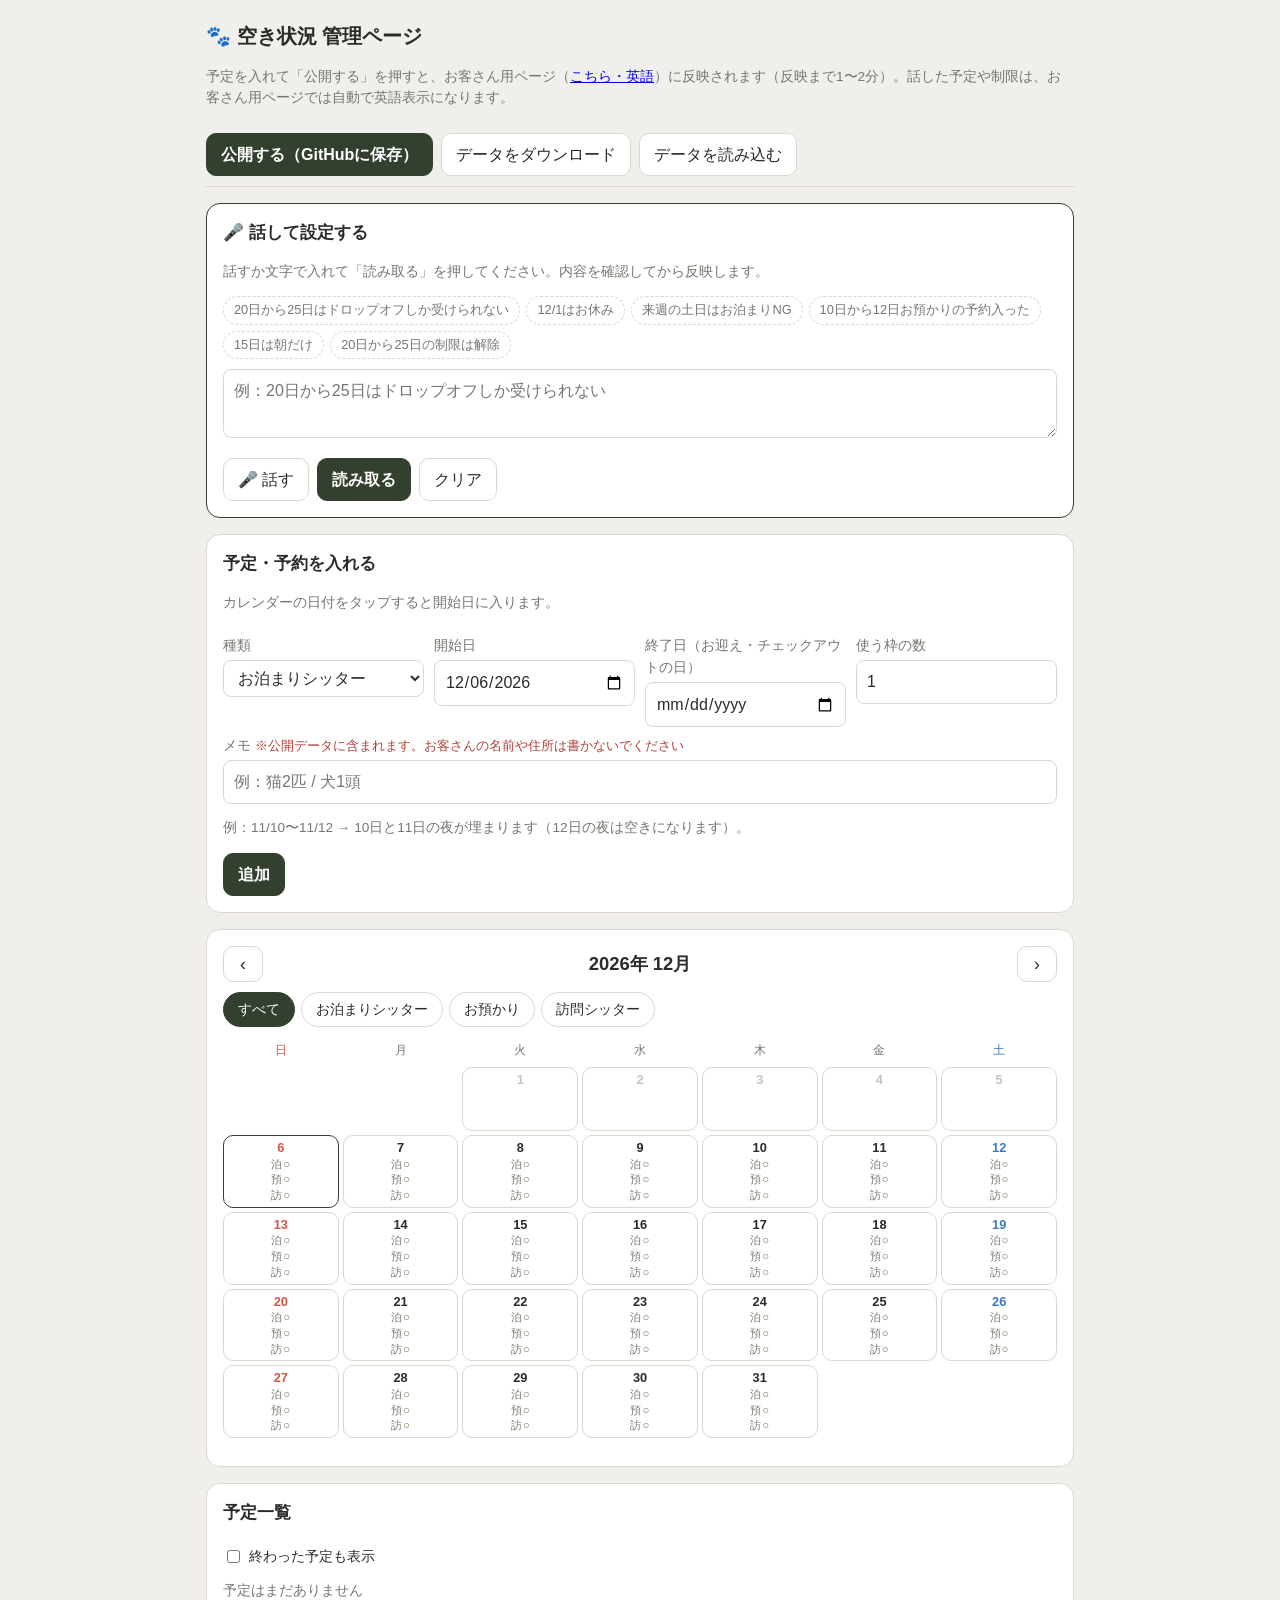
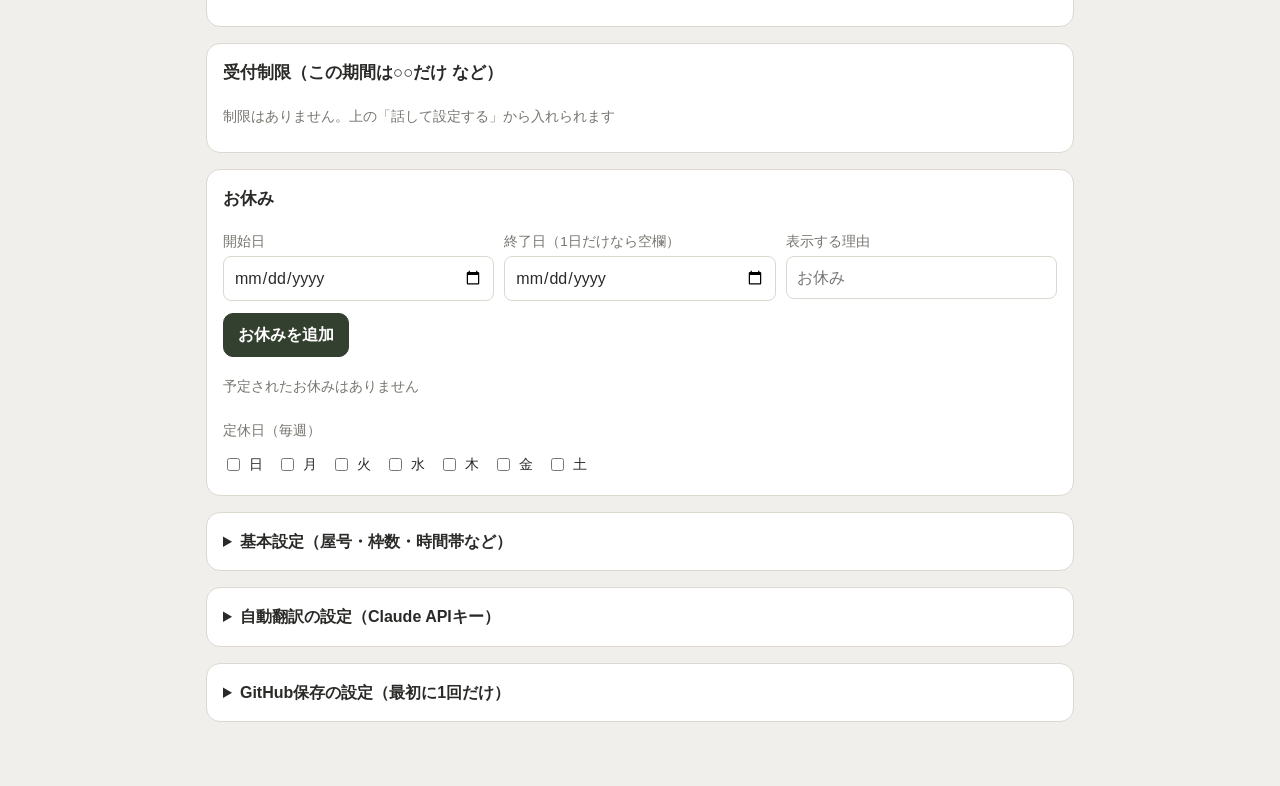
==== commit c76973a1: "Calmer, chic client design with faint cat and dog line art - Stone/olive palette, serif headings, th" ====
--- a/docs/admin.html
+++ b/docs/admin.html
@@ -148,6 +148,8 @@
         <div><label>問い合わせボタンの文字</label><input type="text" id="sContactLabel" placeholder="LINEで問い合わせ"></div>
         <div><label>問い合わせ先URL（LINE・メール・フォームなど）</label><input type="url" id="sContactUrl" placeholder="https://lin.ee/... または mailto:..."></div>
       </div>
+      <label>トップの背景写真（任意・URL）<span class="muted"> 自分のペットの写真などを使えます。空欄なら猫と犬の線画になります</span></label>
+      <input type="url" id="sHeroImage" placeholder="https://... または photo.jpg（docsフォルダに置いた画像）">
       <div class="row">
         <div><label>何ヶ月先まで見せるか</label><input type="number" id="sMonths" min="1" max="12"></div>
       </div>
@@ -700,6 +702,7 @@
     $('sMessage').value = s.message || '';
     $('sContactLabel').value = s.contactLabel || '';
     $('sContactUrl').value = s.contactUrl || '';
+    $('sHeroImage').value = s.heroImage || '';
     $('sMonths').value = s.monthsAhead || 3;
     $('sShowCounts').checked = !!s.showCounts;
     $('sExclusive').checked = !!s.exclusiveNight;
@@ -761,6 +764,7 @@
   $('sMessage').addEventListener('change', () => autoTranslate([['en', 'message']]));
   $('sContactLabel').addEventListener('change', () => autoTranslate([['en', 'contactLabel']]));
   bindSetting('sContactUrl', 'contactUrl', (e) => e.value.trim());
+  bindSetting('sHeroImage', 'heroImage', (e) => e.value.trim());
   bindSetting('sMonths', 'monthsAhead', (e) => Math.min(12, Math.max(1, Number(e.value) || 3)));
   bindSetting('sShowCounts', 'showCounts', (e) => e.checked);
   bindSetting('sExclusive', 'exclusiveNight', (e) => e.checked);
--- a/docs/style.css
+++ b/docs/style.css
@@ -1,15 +1,15 @@
 :root {
-  --bg: #eceeff;
+  --bg: #f1efeb;
   --card: #ffffff;
-  --text: #15121f;
-  --muted: #6b6680;
-  --line: #d9d6ea;
-  --accent: #6b4cff;
-  --accent-soft: #e4deff;
-  --ok: #2f9e6e;
-  --few: #d99a1e;
+  --text: #2a2b28;
+  --muted: #77756f;
+  --line: #dcd8d0;
+  --accent: #34402f;
+  --accent-soft: #e6eadf;
+  --ok: #5f7f4c;
+  --few: #b98a2e;
   --full: #c9c2b8;
-  --closed-bg: #e9e7f2;
+  --closed-bg: #e8e5df;
   --sun: #d0584a;
   --sat: #3d78c4;
   --radius: 14px;
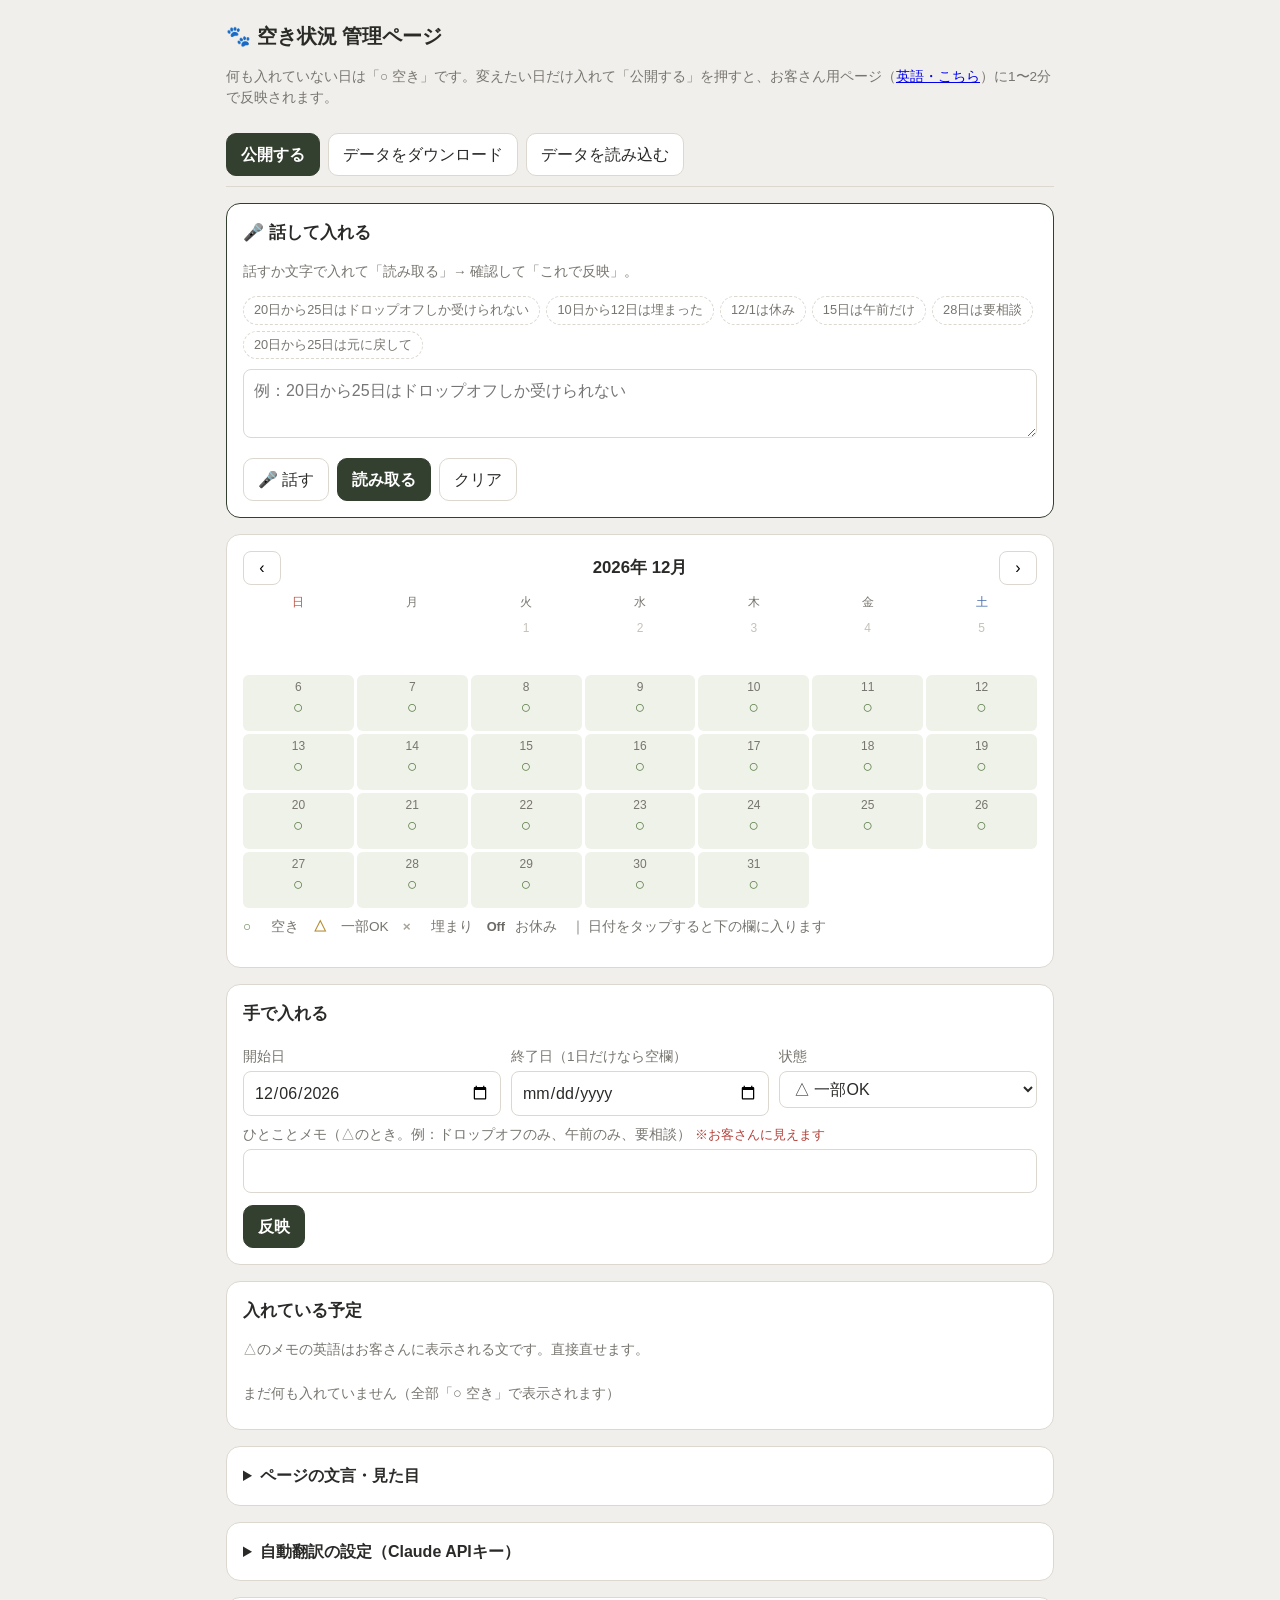
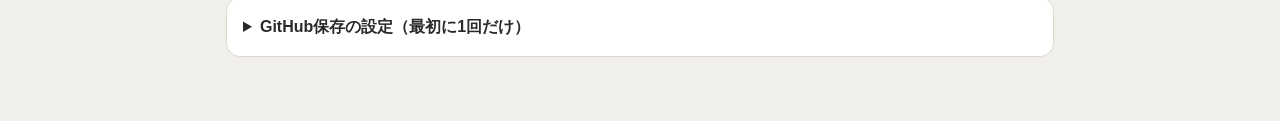
==== commit d45184db: "Simplify to per-day ○△×/Off availability with optional notes Services, capacities and time slots are" ====
--- a/docs/admin.html
+++ b/docs/admin.html
@@ -7,7 +7,7 @@
   <title>空き状況 管理</title>
   <link rel="stylesheet" href="style.css">
   <style>
-    .wrap { max-width: 900px; }
+    .wrap { max-width: 860px; }
     h1 { font-size: 1.25rem; margin: 0 0 4px; }
     h2.sec { font-size: 1.05rem; margin: 0 0 10px; }
     label { display: block; font-size: .85rem; color: var(--muted); margin: 8px 0 3px; }
@@ -20,6 +20,7 @@
     .btn { border: 1px solid var(--line); background: #fff; padding: 8px 14px; border-radius: 10px; font: inherit; cursor: pointer; color: var(--text); }
     .btn.primary { background: var(--accent); border-color: var(--accent); color: #fff; font-weight: 700; }
     .btn.danger { color: #b3413a; }
+    .btn.small { padding: 4px 10px; font-size: .85rem; }
     .btns { display: flex; gap: 8px; flex-wrap: wrap; margin-top: 12px; }
     .savebar { position: sticky; top: 0; z-index: 5; background: var(--bg); padding: 10px 0; display: flex; gap: 8px; align-items: center; flex-wrap: wrap; border-bottom: 1px solid var(--line); margin-bottom: 16px; }
     .savebar .status { font-size: .85rem; color: var(--muted); }
@@ -27,30 +28,48 @@
     .list { list-style: none; margin: 0; padding: 0; }
     .list li { display: flex; gap: 10px; align-items: center; justify-content: space-between; padding: 8px 0; border-top: 1px solid var(--line); font-size: .9rem; }
     .list li:first-child { border-top: none; }
+    .list li > div { flex: 1; min-width: 0; }
     .list li .btn { flex-shrink: 0; white-space: nowrap; }
-    .list li.editing { background: var(--accent-soft); }
-    .tag { display: inline-block; font-size: .75rem; padding: 1px 8px; border-radius: 999px; background: var(--accent-soft); color: var(--accent); margin-right: 6px; font-weight: 700; }
+    .list input { margin-top: 4px; padding: 5px 8px; font-size: .85rem; }
     .warn { font-size: .8rem; color: #b3413a; }
     details summary { cursor: pointer; font-weight: 700; }
-    .slot-row { display: grid; grid-template-columns: 1fr 1.5fr 80px 36px; gap: 6px; margin-bottom: 6px; }
     .muted { color: var(--muted); font-size: .85rem; }
     .voice { border-color: var(--accent); }
-    .mic { font-size: 1rem; }
     .mic.on { background: #b3413a; border-color: #b3413a; color: #fff; }
     .actions { list-style: none; padding: 0; margin: 10px 0 0; }
     .actions li { display: flex; gap: 8px; align-items: flex-start; padding: 6px 0; border-top: 1px solid var(--line); font-size: .92rem; }
     .actions li.err { color: #b3413a; }
     .examples { display: flex; flex-wrap: wrap; gap: 6px; margin: 6px 0 10px; }
     .examples button { border: 1px dashed var(--line); background: #fff; border-radius: 999px; padding: 3px 10px; font: inherit; font-size: .8rem; color: var(--muted); cursor: pointer; }
+    .mk { display: inline-block; min-width: 28px; font-weight: 700; }
+    .mk.open { color: #5f7f4c; } .mk.limited { color: #b48a2c; } .mk.booked { color: #a9a49a; } .mk.off { color: #6b6964; font-size: .8rem; }
+    /* calendar */
+    .cal-nav { display: flex; justify-content: space-between; align-items: center; margin-bottom: 8px; }
+    .cal-nav h3 { margin: 0; font-size: 1.05rem; }
+    .cal-nav button { width: 38px; height: 34px; border: 1px solid var(--line); border-radius: 8px; background: #fff; cursor: pointer; font-size: 1rem; }
+    .cg { display: grid; grid-template-columns: repeat(7, minmax(0, 1fr)); gap: 3px; }
+    .cg .wd { text-align: center; font-size: .75rem; color: var(--muted); }
+    .cg .wd.sun { color: #c0584a; } .cg .wd.sat { color: #4a72b0; }
+    .cg button { min-height: 56px; border: 0; border-radius: 6px; font: inherit; cursor: pointer; padding: 3px 1px; display: flex; flex-direction: column; align-items: center; color: var(--text); background: #eef2e8; }
+    .cg button .n { font-size: .75rem; color: var(--muted); }
+    .cg button b { font-size: 1.1rem; line-height: 1.2; }
+    .cg button small { font-size: .6rem; line-height: 1.1; color: #8a6d2c; overflow: hidden; max-height: 2.2em; padding: 0 2px; }
+    .cg .st-open b { color: #5f7f4c; }
+    .cg .st-limited { background: #f6edd6; } .cg .st-limited b { color: #b48a2c; }
+    .cg .st-booked { background: repeating-linear-gradient(135deg, #f6f4f0 0 4px, #ebe7e0 4px 8px); } .cg .st-booked b { color: #a9a49a; }
+    .cg .st-off { background: #e3e0da; } .cg .st-off b { color: #6b6964; font-size: .75rem; margin-top: 3px; }
+    .cg .past { background: transparent; cursor: default; } .cg .past .n { color: #c6c2ba; }
+    .cg .sel { box-shadow: inset 0 0 0 2px var(--accent); }
+    .cg .empty { background: transparent; cursor: default; }
   </style>
 </head>
 <body>
 <div class="wrap">
   <h1>🐾 空き状況 管理ページ</h1>
-  <p class="muted">予定を入れて「公開する」を押すと、お客さん用ページ（<a href="./" target="_blank">こちら・英語</a>）に反映されます（反映まで1〜2分）。話した予定や制限は、お客さん用ページでは自動で英語表示になります。</p>
+  <p class="muted">何も入れていない日は「○ 空き」です。変えたい日だけ入れて「公開する」を押すと、お客さん用ページ（<a href="./" target="_blank">英語・こちら</a>）に1〜2分で反映されます。</p>
 
   <div class="savebar">
-    <button class="btn primary" id="publish">公開する（GitHubに保存）</button>
+    <button class="btn primary" id="publish">公開する</button>
     <button class="btn" id="download">データをダウンロード</button>
     <label class="btn" style="margin:0;color:var(--text)">データを読み込む<input type="file" id="upload" accept=".json,application/json" hidden></label>
     <span class="status" id="status"></span>
@@ -58,8 +77,8 @@
 
   <!-- 話して設定 -->
   <div class="card voice">
-    <h2 class="sec">🎤 話して設定する</h2>
-    <p class="muted">話すか文字で入れて「読み取る」を押してください。内容を確認してから反映します。</p>
+    <h2 class="sec">🎤 話して入れる</h2>
+    <p class="muted">話すか文字で入れて「読み取る」→ 確認して「これで反映」。</p>
     <div class="examples" id="vExamples"></div>
     <textarea id="vText" placeholder="例：20日から25日はドロップオフしか受けられない"></textarea>
     <div class="btns">
@@ -67,107 +86,79 @@
       <button class="btn primary" id="vParse" type="button">読み取る</button>
       <button class="btn" id="vClear" type="button">クリア</button>
     </div>
-    <p class="muted" id="vMicNote" hidden>このブラウザは音声入力ボタンに対応していません。キーボードのマイクボタンで話して入力できます。</p>
+    <p class="muted" id="vMicNote" hidden>このブラウザは音声ボタンに対応していません。キーボードのマイクで話して入力できます。</p>
     <div id="vPreview"></div>
   </div>
 
-  <!-- 予定 -->
+  <!-- カレンダー -->
   <div class="card">
-    <h2 class="sec">予定・予約を入れる</h2>
-    <p class="muted">カレンダーの日付をタップすると開始日に入ります。</p>
+    <div class="cal-nav">
+      <button type="button" id="prev">‹</button>
+      <h3 id="monthLabel"></h3>
+      <button type="button" id="next">›</button>
+    </div>
+    <div id="calendar"></div>
+    <p class="muted" style="margin-top:8px"><b class="mk open">○</b>空き　<b class="mk limited">△</b>一部OK　<b class="mk booked">×</b>埋まり　<b class="mk off">Off</b>お休み　｜ 日付をタップすると下の欄に入ります</p>
+  </div>
+
+  <!-- 手で入れる -->
+  <div class="card">
+    <h2 class="sec">手で入れる</h2>
     <div class="row">
-      <div>
-        <label>種類</label>
-        <select id="bType">
-          <option value="stay">お泊まりシッター</option>
-          <option value="boarding">お預かり</option>
-          <option value="visit">訪問シッター</option>
+      <div><label>開始日</label><input type="date" id="mStart"></div>
+      <div><label>終了日（1日だけなら空欄）</label><input type="date" id="mEnd"></div>
+      <div><label>状態</label>
+        <select id="mStatus">
+          <option value="limited">△ 一部OK</option>
+          <option value="booked">× 埋まり</option>
+          <option value="off">Off お休み</option>
+          <option value="open">○ 空きに戻す</option>
         </select>
       </div>
-      <div><label>開始日</label><input type="date" id="bStart"></div>
-      <div><label id="bEndLabel">終了日</label><input type="date" id="bEnd"></div>
-      <div><label id="bCountLabel">使う枠の数</label><input type="number" id="bCount" min="1" value="1"></div>
     </div>
-    <div id="bSlotsWrap">
-      <label>訪問する時間帯</label>
-      <div id="bSlots"></div>
+    <div id="mNoteWrap">
+      <label>ひとことメモ（△のとき。例：ドロップオフのみ、午前のみ、要相談）<span class="warn"> ※お客さんに見えます</span></label>
+      <input type="text" id="mNote">
     </div>
-    <label>メモ <span class="warn">※公開データに含まれます。お客さんの名前や住所は書かないでください</span></label>
-    <input type="text" id="bMemo" placeholder="例：猫2匹 / 犬1頭">
-    <p class="muted" id="bHelp"></p>
-    <div class="btns">
-      <button class="btn primary" id="bSave">追加</button>
-      <button class="btn" id="bCancel" hidden>編集をやめる</button>
-      <button class="btn danger" id="bDelete" hidden>この予定を削除</button>
-    </div>
+    <div class="btns"><button class="btn primary" id="mApply" type="button">反映</button></div>
   </div>
 
   <div class="card">
-    <div class="month-nav">
-      <button type="button" id="prev">‹</button>
-      <h2 id="monthLabel"></h2>
-      <button type="button" id="next">›</button>
-    </div>
-    <div class="tabs" id="tabs"></div>
-    <div id="calendar"></div>
-    <div id="detail" style="margin-top:12px"></div>
-  </div>
-
-  <div class="card">
-    <h2 class="sec">予定一覧</h2>
-    <label class="check"><input type="checkbox" id="showPast"> 終わった予定も表示</label>
-    <ul class="list" id="bookingList"></ul>
-  </div>
-
-  <!-- 休み -->
-  <div class="card">
-    <h2 class="sec">受付制限（この期間は○○だけ など）</h2>
-    <ul class="list" id="rulesList"></ul>
-  </div>
-
-  <div class="card">
-    <h2 class="sec">お休み</h2>
-    <div class="row">
-      <div><label>開始日</label><input type="date" id="cStart"></div>
-      <div><label>終了日（1日だけなら空欄）</label><input type="date" id="cEnd"></div>
-      <div><label>表示する理由</label><input type="text" id="cNote" placeholder="お休み"></div>
-    </div>
-    <div class="btns"><button class="btn primary" id="cAdd">お休みを追加</button></div>
-    <ul class="list" id="closedList" style="margin-top:10px"></ul>
-    <label style="margin-top:14px">定休日（毎週）</label>
-    <div id="holidays"></div>
+    <h2 class="sec">入れている予定</h2>
+    <p class="muted">△のメモの英語はお客さんに表示される文です。直接直せます。</p>
+    <ul class="list" id="entryList"></ul>
   </div>
 
   <!-- 設定 -->
   <div class="card">
     <details>
-      <summary>基本設定（屋号・枠数・時間帯など）</summary>
-      <label>ページのタイトル（屋号）</label><input type="text" id="sName">
+      <summary>ページの文言・見た目</summary>
       <label>お客さんへのメッセージ</label><textarea id="sMessage"></textarea>
+      <label>料金についてのひとこと（空欄なら表示しません）</label><input type="text" id="sRateNote">
       <div class="row">
-        <div><label>問い合わせボタンの文字</label><input type="text" id="sContactLabel" placeholder="LINEで問い合わせ"></div>
-        <div><label>問い合わせ先URL（LINE・メール・フォームなど）</label><input type="url" id="sContactUrl" placeholder="https://lin.ee/... または mailto:..."></div>
+        <div><label>問い合わせボタンの行き先（LINE・メール・Messengerなど。空欄ならボタンなし）</label><input type="url" id="sContactUrl" placeholder="https://m.me/... または mailto:..."></div>
+        <div><label>問い合わせボタンの文字</label><input type="text" id="sContactLabel" placeholder="メッセージを送る"></div>
       </div>
-      <label>トップの背景写真（任意・URL）<span class="muted"> 自分のペットの写真などを使えます。空欄なら猫と犬の線画になります</span></label>
-      <input type="url" id="sHeroImage" placeholder="https://... または photo.jpg（docsフォルダに置いた画像）">
       <div class="row">
         <div><label>何ヶ月先まで見せるか</label><input type="number" id="sMonths" min="1" max="12"></div>
+        <div><label>季節の飾り</label>
+          <select id="sSeason">
+            <option value="auto">自動（月ごとに変わる）</option>
+            <option value="off">飾りなし</option>
+            <option value="1">いつも1月（雪）</option><option value="2">いつも2月（バレンタイン）</option><option value="3">いつも3月（クローバー）</option>
+            <option value="4">いつも4月（春の雨）</option><option value="5">いつも5月（花）</option><option value="6">いつも6月（夏）</option>
+            <option value="7">いつも7月（独立記念日）</option><option value="8">いつも8月（夏の海）</option><option value="9">いつも9月（初秋）</option>
+            <option value="10">いつも10月（ハロウィン）</option><option value="11">いつも11月（感謝祭）</option><option value="12">いつも12月（クリスマス）</option>
+          </select>
+        </div>
       </div>
-      <div style="margin-top:10px">
-        <label class="check"><input type="checkbox" id="sShowCounts"> 残りの枠数をお客さんに見せる</label><br>
-        <label class="check"><input type="checkbox" id="sExclusive"> お泊まりとお預かりは同じ夜に受けない（どちらかが入ったら、もう一方は×）</label>
-      </div>
-
-      <h3 style="font-size:.95rem;margin:16px 0 4px">サービス</h3>
-      <div id="svcSettings"></div>
-
-      <h3 style="font-size:.95rem;margin:16px 0 4px">訪問の時間帯</h3>
-      <p class="muted">名前・時間・その時間帯に回れる件数</p>
-      <div id="slotSettings"></div>
-      <button class="btn" id="addSlot">時間帯を追加</button>
+      <label>トップの背景写真（任意・URL）<span class="muted"> 空欄なら猫と犬の線画</span></label>
+      <input type="url" id="sHeroImage" placeholder="https://... または photo.jpg（docsフォルダに置いた画像）">
+      <label>定休日（毎週）</label>
+      <div id="holidays"></div>
 
       <h3 style="font-size:.95rem;margin:20px 0 4px">お客さん用ページの英語</h3>
-      <p class="muted">お客さん用ページは英語で表示されます。下の「自動翻訳の設定」でClaudeのAPIキーを入れておくと、上の日本語を変えたときに自動で英語にします。英語を直接書き換えることもできます。</p>
+      <p class="muted">「自動翻訳の設定」でAPIキーを入れておくと、上の日本語を変えたときに自動で英語になります。直接書き換えもできます。</p>
       <div id="enSettings"></div>
       <div class="btns"><button class="btn" id="translateAll" type="button">日本語からすべて英語に翻訳し直す</button></div>
     </details>
@@ -176,7 +167,7 @@
   <div class="card">
     <details>
       <summary>自動翻訳の設定（Claude APIキー）</summary>
-      <p class="muted">console.anthropic.com で作ったAPIキーを入れてください。キーはこの端末のブラウザの中だけに保存され、公開データには入りません。1回の翻訳は1円未満です。</p>
+      <p class="muted">console.anthropic.com で作ったAPIキーを入れてください。キーはこの端末のブラウザの中だけに保存され、公開データには入りません。</p>
       <label>APIキー</label><input type="password" id="aiKey" autocomplete="off" placeholder="sk-ant-...">
       <div class="btns">
         <button class="btn primary" id="aiSave" type="button">保存</button>
@@ -190,7 +181,7 @@
   <div class="card">
     <details>
       <summary>GitHub保存の設定（最初に1回だけ）</summary>
-      <p class="muted">「公開する」ボタンでGitHubに直接保存するための設定です。この情報はこの端末のブラウザの中だけに保存されます。</p>
+      <p class="muted">「公開する」ボタンでGitHubに直接保存するための設定です。この端末のブラウザの中だけに保存されます。</p>
       <div class="row">
         <div><label>オーナー（ユーザー名）</label><input type="text" id="ghOwner"></div>
         <div><label>リポジトリ名</label><input type="text" id="ghRepo"></div>
@@ -215,23 +206,21 @@
   'use strict';
   const $ = (id) => document.getElementById(id);
   const LS_GH = 'ps_github_config';
-  const LS_DRAFT = 'ps_draft';
+  const LS_DRAFT = 'ps_draft2';
+  const LS_AI = 'ps_claude_key';
   let data = PS.normalize(null);
   let dirty = false;
-  let editingId = null;
   const now = new Date();
-  const state = { idx: now.getFullYear() * 12 + now.getMonth(), filter: 'all', selected: null };
+  const state = { idx: now.getFullYear() * 12 + now.getMonth(), selected: null };
 
   const store = {
     get(k) { try { return JSON.parse(localStorage.getItem(k)); } catch (e) { return null; } },
     set(k, v) { try { localStorage.setItem(k, JSON.stringify(v)); } catch (e) {} },
     del(k) { try { localStorage.removeItem(k); } catch (e) {} },
   };
-
   function setStatus(msg, isDirty) {
-    const el = $('status');
-    el.textContent = msg;
-    el.classList.toggle('dirty', !!isDirty);
+    $('status').textContent = msg;
+    $('status').classList.toggle('dirty', !!isDirty);
   }
   function markDirty() {
     dirty = true;
@@ -239,381 +228,15 @@
     setStatus('● 未公開の変更があります', true);
     renderAll();
   }
-  const uid = () => Date.now().toString(36) + Math.random().toString(36).slice(2, 6);
-
-  /* ---------- GitHub ---------- */
-  function ghConf() { return store.get(LS_GH) || {}; }
-  function ghUrl(c) {
-    return `https://api.github.com/repos/${encodeURIComponent(c.owner)}/${encodeURIComponent(c.repo)}/contents/${c.path.split('/').map(encodeURIComponent).join('/')}`;
-  }
-  function b64encode(str) {
-    const bytes = new TextEncoder().encode(str);
-    let bin = '';
-    bytes.forEach((b) => (bin += String.fromCharCode(b)));
-    return btoa(bin);
-  }
-  function b64decode(b64) {
-    const bin = atob(b64.replace(/\s/g, ''));
-    return new TextDecoder().decode(Uint8Array.from(bin, (c) => c.charCodeAt(0)));
-  }
-  function ghReady(c) { return c.owner && c.repo && c.path && c.token; }
-  async function ghGet(c) {
-    const res = await fetch(`${ghUrl(c)}?ref=${encodeURIComponent(c.branch || 'main')}&t=${Date.now()}`, {
-      headers: { Authorization: `Bearer ${c.token}`, Accept: 'application/vnd.github+json' }, cache: 'no-store',
-    });
-    if (res.status === 404) return { sha: null, json: null };
-    if (!res.ok) throw new Error(`読み込み失敗 (${res.status})`);
-    const j = await res.json();
-    return { sha: j.sha, json: JSON.parse(b64decode(j.content)) };
-  }
-  async function ghPut(c, obj) {
-    const cur = await ghGet(c);
-    const body = {
-      message: `空き状況を更新 ${new Date().toLocaleString('ja-JP')}`,
-      content: b64encode(JSON.stringify(obj, null, 2) + '\n'),
-      branch: c.branch || 'main',
-    };
-    if (cur.sha) body.sha = cur.sha;
-    const res = await fetch(ghUrl(c), {
-      method: 'PUT',
-      headers: { Authorization: `Bearer ${c.token}`, Accept: 'application/vnd.github+json', 'Content-Type': 'application/json' },
-      body: JSON.stringify(body),
-    });
-    if (!res.ok) {
-      const t = await res.text();
-      throw new Error(`保存失敗 (${res.status}) ${t.slice(0, 120)}`);
-    }
-  }
-
-  $('publish').addEventListener('click', async () => {
-    const c = ghConf();
-    if (!ghReady(c)) {
-      alert('先に下の「GitHub保存の設定」を入力してください。\n（設定しない場合は「データをダウンロード」して data.json を差し替えてください）');
-      return;
-    }
-    $('publish').disabled = true;
-    setStatus('保存中…');
-    try {
-      data.updatedAt = new Date().toISOString();
-      await ghPut(c, data);
-      dirty = false;
-      store.del(LS_DRAFT);
-      setStatus('✓ 公開しました（ページへの反映まで1〜2分）');
-    } catch (e) {
-      setStatus('✕ ' + e.message, true);
-    } finally {
-      $('publish').disabled = false;
-    }
-  });
-
-  $('download').addEventListener('click', () => {
-    data.updatedAt = new Date().toISOString();
-    const blob = new Blob([JSON.stringify(data, null, 2) + '\n'], { type: 'application/json' });
-    const a = document.createElement('a');
-    a.href = URL.createObjectURL(blob);
-    a.download = 'data.json';
-    a.click();
-    URL.revokeObjectURL(a.href);
-  });
-  $('upload').addEventListener('change', async (e) => {
-    const f = e.target.files[0];
-    if (!f) return;
-    try {
-      data = PS.normalize(JSON.parse(await f.text()));
-      markDirty();
-      fillSettings();
-    } catch (err) { alert('読み込めませんでした: ' + err.message); }
-    e.target.value = '';
-  });
-
-  function fillGh() {
-    const c = ghConf();
-    $('ghOwner').value = c.owner || '';
-    $('ghRepo').value = c.repo || '';
-    $('ghBranch').value = c.branch || '';
-    $('ghPath').value = c.path || '';
-    $('ghToken').value = c.token || '';
-  }
-  $('ghSave').addEventListener('click', () => {
-    store.set(LS_GH, {
-      owner: $('ghOwner').value.trim(), repo: $('ghRepo').value.trim(),
-      branch: $('ghBranch').value.trim() || 'main', path: $('ghPath').value.trim() || 'docs/data.json',
-      token: $('ghToken').value.trim(),
-    });
-    fillGh();
-    setStatus('GitHub設定を保存しました');
-  });
-  $('ghClear').addEventListener('click', () => { store.del(LS_GH); fillGh(); setStatus('設定を消しました'); });
-  $('ghLoad').addEventListener('click', async () => {
-    const c = ghConf();
-    if (!ghReady(c)) return alert('先に設定を保存してください');
-    if (dirty && !confirm('未公開の変更は消えます。読み込みますか？')) return;
-    try {
-      const r = await ghGet(c);
-      data = PS.normalize(r.json);
-      dirty = false; store.del(LS_DRAFT);
-      fillSettings(); renderAll();
-      setStatus('GitHubから読み込みました');
-    } catch (e) { setStatus('✕ ' + e.message, true); }
-  });
-
-  /* ---------- 予定フォーム ---------- */
-  function updateFormMode() {
-    const t = $('bType').value;
-    const isVisit = t === 'visit';
-    $('bSlotsWrap').hidden = !isVisit;
-    $('bEndLabel').textContent = isVisit ? '最終日（1日だけなら空欄）' : '終了日（お迎え・チェックアウトの日）';
-    $('bCountLabel').textContent = isVisit ? '件数（同じ時間帯に何件分）' : t === 'boarding' ? '預かる組数（枠の数）' : '使う枠の数';
-    $('bHelp').textContent = isVisit
-      ? '例：11/10〜11/14 朝と夕 → その5日間の朝・夕の枠が1件ずつ埋まります。'
-      : '例：11/10〜11/12 → 10日と11日の夜が埋まります（12日の夜は空きになります）。';
-    $('bSlots').innerHTML = data.settings.visitSlots
-      .map((s) => `<label class="check"><input type="checkbox" value="${PS.esc(s.id)}"> ${PS.esc(s.label)} <span class="muted">${PS.esc(s.time || '')}</span></label>`)
-      .join('');
-  }
-  function setSlotChecks(ids) {
-    $('bSlots').querySelectorAll('input').forEach((i) => (i.checked = ids.includes(i.value)));
-  }
-  $('bType').addEventListener('change', () => {
-    const keep = [...$('bSlots').querySelectorAll('input:checked')].map((i) => i.value);
-    updateFormMode(); setSlotChecks(keep);
-  });
-
-  function resetForm() {
-    editingId = null;
-    $('bSave').textContent = '追加';
-    $('bCancel').hidden = true; $('bDelete').hidden = true;
-    $('bEnd').value = ''; $('bCount').value = 1; $('bMemo').value = '';
-    setSlotChecks([]);
-    renderBookings();
-  }
-  $('bCancel').addEventListener('click', resetForm);
-
-  $('bSave').addEventListener('click', () => {
-    const type = $('bType').value;
-    const start = $('bStart').value;
-    let end = $('bEnd').value;
-    if (!start) return alert('開始日を入れてください');
-    if (type === 'visit') {
-      if (end && end < start) return alert('最終日が開始日より前になっています');
-    } else {
-      if (!end) end = PS.addDays(start, 1);
-      if (end <= start) return alert('終了日は開始日の翌日以降にしてください');
-    }
-    const slots = [...$('bSlots').querySelectorAll('input:checked')].map((i) => i.value);
-    if (type === 'visit' && slots.length === 0) return alert('訪問する時間帯を選んでください');
-    const b = { id: editingId || uid(), type, start, end: end || start, count: Math.max(1, Number($('bCount').value) || 1), memo: $('bMemo').value.trim() };
-    if (type === 'visit') b.slots = slots;
-
-    // 枠オーバーの確認
-    const over = checkOver(b);
-    if (over.length && !confirm(`次の日は枠を超えます：\n${over.join('\n')}\nそれでも登録しますか？`)) return;
-
-    if (editingId) data.bookings = data.bookings.map((x) => (x.id === editingId ? b : x));
-    else data.bookings.push(b);
-    resetForm();
-    markDirty();
-  });
-  $('bDelete').addEventListener('click', () => {
-    if (!editingId || !confirm('この予定を削除しますか？')) return;
-    data.bookings = data.bookings.filter((x) => x.id !== editingId);
-    resetForm();
-    markDirty();
-  });
-
-  function checkOver(b) {
-    const trial = PS.clone(data);
-    trial.bookings = trial.bookings.filter((x) => x.id !== b.id).concat([b]);
-    const out = [];
-    const last = b.type === 'visit' ? b.end : PS.addDays(b.end, -1);
-    for (let d = b.start; d <= last; d = PS.addDays(d, 1)) {
-      const u = PS.usage(trial, d);
-      const sv = trial.settings.services;
-      if (b.type === 'stay' && u.stay > sv.stay.capacity) out.push(`${PS.fmtDate(d)} お泊まり`);
-      if (b.type === 'boarding' && u.boarding > sv.boarding.capacity) out.push(`${PS.fmtDate(d)} お預かり`);
-      if (trial.settings.exclusiveNight && b.type !== 'visit' && u.stay > 0 && u.boarding > 0) out.push(`${PS.fmtDate(d)} お泊まりとお預かりが重複`);
-      if (b.type === 'visit') {
-        for (const s of trial.settings.visitSlots) {
-          if (b.slots.includes(s.id) && (u.visit[s.id] || 0) > s.capacity) out.push(`${PS.fmtDate(d)} 訪問（${s.label}）`);
-        }
-      }
-      if (out.length > 8) break;
-    }
-    return out;
-  }
-
-  function editBooking(id) {
-    const b = data.bookings.find((x) => x.id === id);
-    if (!b) return;
-    editingId = id;
-    $('bType').value = b.type; updateFormMode();
-    $('bStart').value = b.start;
-    $('bEnd').value = b.type === 'visit' && b.end === b.start ? '' : b.end;
-    $('bCount').value = b.count || 1;
-    $('bMemo').value = b.memo || '';
-    setSlotChecks(b.slots || []);
-    $('bSave').textContent = '変更を反映';
-    $('bCancel').hidden = false; $('bDelete').hidden = false;
-    renderBookings();
-    window.scrollTo({ top: 0, behavior: 'smooth' });
-  }
-
-  function bookingText(b) {
-    const sv = data.settings.services;
-    const name = sv[b.type] ? sv[b.type].label : b.type;
-    let range;
-    if (b.type === 'visit') {
-      range = b.end && b.end !== b.start ? `${PS.fmtDate(b.start)}〜${PS.fmtDate(b.end)}` : PS.fmtDate(b.start);
-      const labels = (b.slots || []).map((id) => (data.settings.visitSlots.find((s) => s.id === id) || { label: id }).label);
-      range += ` ［${labels.join('・')}］`;
-    } else {
-      const nights = Math.round((PS.parse(b.end) - PS.parse(b.start)) / 86400000);
-      range = `${PS.fmtDate(b.start)}〜${PS.fmtDate(b.end)}（${nights}泊）`;
-    }
-    const cnt = (b.count || 1) > 1 ? ` ×${b.count}` : '';
-    return `<span class="tag">${PS.esc(name)}</span>${range}${cnt}${b.memo ? ` <span class="muted">${PS.esc(b.memo)}</span>` : ''}`;
-  }
-
-  function renderBookings() {
-    const t = PS.today();
-    const showPast = $('showPast').checked;
-    const list = data.bookings
-      .filter((b) => showPast || (b.end || b.start) >= t)
-      .sort((a, b) => (a.start < b.start ? -1 : a.start > b.start ? 1 : 0));
-    $('bookingList').innerHTML = list.length
-      ? list.map((b) => `<li class="${b.id === editingId ? 'editing' : ''}"><div>${bookingText(b)}</div><button class="btn" data-id="${b.id}">編集</button></li>`).join('')
-      : '<li class="muted">予定はまだありません</li>';
-    $('bookingList').querySelectorAll('button[data-id]').forEach((el) => el.addEventListener('click', () => editBooking(el.dataset.id)));
-  }
-  $('showPast').addEventListener('change', renderBookings);
-
-  /* ---------- 休み ---------- */
-  $('cAdd').addEventListener('click', () => {
-    const start = $('cStart').value;
-    const end = $('cEnd').value || start;
-    if (!start) return alert('開始日を入れてください');
-    if (end < start) return alert('終了日が開始日より前です');
-    data.closed.push({ id: uid(), start, end, note: $('cNote').value.trim() || 'お休み' });
-    $('cStart').value = ''; $('cEnd').value = ''; $('cNote').value = '';
-    markDirty();
-  });
-  function renderClosed() {
-    const t = PS.today();
-    const list = data.closed.filter((c) => (c.end || c.start) >= t).sort((a, b) => (a.start < b.start ? -1 : 1));
-    $('closedList').innerHTML = list.length
-      ? list.map((c, i) => `<li><div>${PS.fmtDate(c.start)}${c.end && c.end !== c.start ? '〜' + PS.fmtDate(c.end) : ''} <span class="muted">${PS.esc(c.note)}</span></div><button class="btn danger" data-i="${data.closed.indexOf(c)}">削除</button></li>`).join('')
-      : '<li class="muted">予定されたお休みはありません</li>';
-    $('closedList').querySelectorAll('button[data-i]').forEach((el) =>
-      el.addEventListener('click', () => { data.closed.splice(Number(el.dataset.i), 1); markDirty(); })
-    );
-    $('holidays').innerHTML = PS.WEEK.map((w, i) =>
-      `<label class="check"><input type="checkbox" value="${i}" ${data.settings.regularHolidays.includes(i) ? 'checked' : ''}> ${w}</label>`).join('');
-    $('holidays').querySelectorAll('input').forEach((el) => el.addEventListener('change', () => {
-      data.settings.regularHolidays = [...$('holidays').querySelectorAll('input:checked')].map((x) => Number(x.value));
-      markDirty();
-    }));
-  }
-
-  /* ---------- 受付制限 ---------- */
-  function ruleText(r) {
-    const sv = data.settings.services;
-    const range = r.start === (r.end || r.start) ? PS.fmtDate(r.start) : `${PS.fmtDate(r.start)}〜${PS.fmtDate(r.end)}`;
-    const parts = [];
-    const blocked = (r.block || []).map((k) => (sv[k] ? sv[k].label : k));
-    if (blocked.length) parts.push(`${blocked.join('・')} 受付なし`);
-    if (Array.isArray(r.visitSlots)) {
-      const ls = r.visitSlots.map((id) => (data.settings.visitSlots.find((s) => s.id === id) || { label: id }).label);
-      parts.push(ls.length ? `訪問は ${ls.join('・')} のみ` : '訪問 受付なし');
-    }
-    return `${range}　<span class="muted">${PS.esc(parts.join(' / ') || '制限なし')}</span>`;
-  }
-  function renderRules() {
-    const t = PS.today();
-    const list = data.rules.filter((r) => (r.end || r.start) >= t).sort((a, b) => (a.start < b.start ? -1 : 1));
-    $('rulesList').innerHTML = list.length
-      ? list.map((r) => `<li><div>${ruleText(r)}</div><button class="btn danger" data-i="${data.rules.indexOf(r)}">削除</button></li>`).join('')
-      : '<li class="muted">制限はありません。上の「話して設定する」から入れられます</li>';
-    $('rulesList').querySelectorAll('button[data-i]').forEach((el) =>
-      el.addEventListener('click', () => { data.rules.splice(Number(el.dataset.i), 1); markDirty(); })
-    );
-  }
-
-  /* ---------- 話して設定 ---------- */
-  const EXAMPLES = ['20日から25日はドロップオフしか受けられない', '12/1はお休み', '来週の土日はお泊まりNG',
-    '10日から12日お預かりの予約入った', '15日は朝だけ', '20日から25日の制限は解除'];
-  $('vExamples').innerHTML = EXAMPLES.map((e) => `<button type="button">${PS.esc(e)}</button>`).join('');
-  $('vExamples').querySelectorAll('button').forEach((b) => b.addEventListener('click', () => { $('vText').value = b.textContent; parseVoice(); }));
-  let pending = [];
-  function parseVoice() {
-    const text = $('vText').value.trim();
-    if (!text) { $('vPreview').innerHTML = ''; return; }
-    pending = PSNLP.parse(data, text);
-    const ok = pending.filter((a) => a.type !== 'error');
-    let html = '<ul class="actions">' + pending.map((a, i) => a.type === 'error'
-      ? `<li class="err">⚠️ ${PS.esc(a.text)}</li>`
-      : `<li><input type="checkbox" checked data-i="${i}"><span>${PS.esc(a.text)}</span></li>`).join('') + '</ul>';
-    if (ok.length) {
-      html += `<div class="btns"><button class="btn primary" id="vApply" type="button">これで反映</button>`;
-      if (ghReady(ghConf())) html += `<button class="btn primary" id="vApplyPub" type="button">反映してすぐ公開</button>`;
-      html += `</div>`;
-    }
-    $('vPreview').innerHTML = html;
-    if (ok.length) {
-      $('vApply').addEventListener('click', () => applyVoice(false));
-      if ($('vApplyPub')) $('vApplyPub').addEventListener('click', () => applyVoice(true));
-    }
-  }
-  function applyVoice(publish) {
-    const chosen = [...$('vPreview').querySelectorAll('input[data-i]:checked')].map((el) => pending[Number(el.dataset.i)]);
-    if (!chosen.length) return;
-    PSNLP.apply(data, chosen);
-    $('vText').value = '';
-    $('vPreview').innerHTML = `<p class="muted">✓ ${chosen.length}件を反映しました${publish ? '' : '（「公開する」を押すとお客さんのページに出ます）'}</p>`;
-    const first = chosen[0];
-    const d = first.start || (first.rule || first.closed || first.booking || {}).start;
-    if (d) { const x = PS.parse(d); state.idx = x.getFullYear() * 12 + x.getMonth(); state.selected = d; }
-    markDirty();
-    if (publish) $('publish').click();
-  }
-  $('vParse').addEventListener('click', parseVoice);
-  $('vClear').addEventListener('click', () => { $('vText').value = ''; $('vPreview').innerHTML = ''; });
-
-  const SR = window.SpeechRecognition || window.webkitSpeechRecognition;
-  if (!SR) {
-    $('vMic').hidden = true;
-    $('vMicNote').hidden = false;
-  } else {
-    let rec = null;
-    $('vMic').addEventListener('click', () => {
-      if (rec) { rec.stop(); return; }
-      rec = new SR();
-      rec.lang = 'ja-JP';
-      rec.interimResults = false;
-      rec.continuous = false;
-      $('vMic').classList.add('on');
-      $('vMic').textContent = '■ 聞いています…（押すと終了）';
-      rec.onresult = (e) => {
-        const said = [...e.results].map((r) => r[0].transcript).join('');
-        $('vText').value = ($('vText').value ? $('vText').value + '。' : '') + said;
-        parseVoice();
-      };
-      rec.onerror = (e) => { if (e.error !== 'no-speech' && e.error !== 'aborted') alert('音声入力エラー：' + e.error + '\nマイクの使用を許可してください'); };
-      rec.onend = () => { rec = null; $('vMic').classList.remove('on'); $('vMic').textContent = '🎤 話す'; };
-      rec.start();
-    });
-  }
 
   /* ---------- 自動翻訳（Claude API） ---------- */
-  const LS_AI = 'ps_claude_key';
   const aiKey = () => store.get(LS_AI) || '';
   const SYSTEM_PROMPT = [
-    "You translate short Japanese text from a pet sitter's settings into natural, warm, concise English",
-    'for the public availability page their English-speaking clients see.',
+    "You translate short Japanese notes from a Japanese pet sitter into natural, warm, concise English for the public availability page",
+    'that her English-speaking clients (American families on a military base) see.',
     'Input: a JSON array of strings. Output: only a JSON array of the same length with the translations, in the same order, and nothing else.',
-    'Keep names, URLs, numbers, times and emoji as they are. Do not add information.',
-    'Terms: お泊まり / お泊まりシッター = Overnight Sitting (the sitter stays at the client\'s home);',
-    'お預かり = Boarding (the pet stays at the sitter\'s home); 訪問シッター / ドロップイン / ドロップオフ = Drop-in Visits;',
-    '朝 = Morning, 昼 = Midday, 夕 = Evening.',
+    'Keep it short like a calendar note. Keep names, URLs, numbers, times and emoji as they are. Do not add information. Never mention prices.',
+    'Terms: お泊まり = overnight stay at the client\'s home; お預かり = boarding at the sitter\'s home; 訪問 / ドロップオフ / ドロップイン = drop-in visits.',
   ].join(' ');
   async function translate(texts) {
     const key = aiKey();
@@ -645,158 +268,308 @@
     if (!Array.isArray(arr) || arr.length !== texts.length) throw new Error('翻訳結果を読み取れませんでした');
     return arr.map(String);
   }
-  // 日本語の項目 → 英語の項目
-  function enFields() {
-    const s = data.settings;
-    const f = [
-      { name: '屋号', get: () => s.businessName, en: ['en', 'businessName'] },
-      { name: 'メッセージ', get: () => s.message, en: ['en', 'message'], long: true },
-      { name: '問い合わせボタン', get: () => s.contactLabel || 'お問い合わせ・ご予約', en: ['en', 'contactLabel'] },
-    ];
-    for (const k of ['stay', 'boarding', 'visit']) {
-      f.push({ name: s.services[k].label + '（名前）', get: () => s.services[k].label, en: ['services', k, 'labelEn'] });
-      f.push({ name: s.services[k].label + '（説明）', get: () => s.services[k].note, en: ['services', k, 'noteEn'] });
+  // 英訳がまだない△のメモをまとめて訳す
+  async function translateMissingNotes() {
+    const todo = data.entries.filter((e) => e.status === 'limited' && e.note && !e.noteEn);
+    if (!todo.length || !aiKey()) return;
+    setStatus('メモを英語に翻訳中…');
+    try {
+      const out = await translate(todo.map((e) => e.note));
+      todo.forEach((e, i) => (e.noteEn = out[i]));
+      markDirty();
+    } catch (e) { setStatus('✕ ' + e.message + '（英語は一覧から手で入れられます）', true); }
+  }
+
+  /* ---------- 話して入れる ---------- */
+  const EXAMPLES = ['20日から25日はドロップオフしか受けられない', '10日から12日は埋まった', '12/1は休み', '15日は午前だけ', '28日は要相談', '20日から25日は元に戻して'];
+  $('vExamples').innerHTML = EXAMPLES.map((e) => `<button type="button">${PS.esc(e)}</button>`).join('');
+  $('vExamples').querySelectorAll('button').forEach((b) => b.addEventListener('click', () => { $('vText').value = b.textContent; parseVoice(); }));
+  let pending = [];
+  function parseVoice() {
+    const text = $('vText').value.trim();
+    if (!text) { $('vPreview').innerHTML = ''; return; }
+    pending = PSNLP.parse(data, text);
+    const ok = pending.filter((a) => a.type !== 'error');
+    let html = '<ul class="actions">' + pending.map((a, i) => a.type === 'error'
+      ? `<li class="err">⚠️ ${PS.esc(a.text)}</li>`
+      : `<li><input type="checkbox" checked data-i="${i}"><span>${PS.esc(a.text)}</span></li>`).join('') + '</ul>';
+    if (ok.some((a) => a.free && !aiKey())) html += '<p class="muted">※英訳は、APIキーを設定するか、下の「入れている予定」で英語を入れると表示されます。それまではお客さんには「Limited availability, please ask」と出ます。</p>';
+    if (ok.length) {
+      html += '<div class="btns"><button class="btn primary" id="vApply" type="button">これで反映</button>';
+      if (ghReady(ghConf())) html += '<button class="btn primary" id="vApplyPub" type="button">反映してすぐ公開</button>';
+      html += '</div>';
     }
-    s.visitSlots.forEach((sl, i) => f.push({ name: '時間帯：' + sl.label, get: () => sl.label, en: ['visitSlots', i, 'labelEn'] }));
-    return f;
-  }
-  function getPath(p) { return p.reduce((o, k) => (o == null ? o : o[k]), data.settings); }
-  function setPath(p, v) { const o = p.slice(0, -1).reduce((o, k) => o[k], data.settings); o[p[p.length - 1]] = v; }
+    $('vPreview').innerHTML = html;
+    if (ok.length) {
+      $('vApply').addEventListener('click', () => applyVoice(false));
+      if ($('vApplyPub')) $('vApplyPub').addEventListener('click', () => applyVoice(true));
+    }
+  }
+  async function applyVoice(publish) {
+    const chosen = [...$('vPreview').querySelectorAll('input[data-i]:checked')].map((el) => pending[Number(el.dataset.i)]);
+    if (!chosen.length) return;
+    PSNLP.apply(data, chosen);
+    $('vText').value = '';
+    $('vPreview').innerHTML = `<p class="muted">✓ ${chosen.length}件を反映しました${publish ? '' : '（「公開する」を押すとお客さんのページに出ます）'}</p>`;
+    const x = PS.parse(chosen[0].start);
+    state.idx = x.getFullYear() * 12 + x.getMonth();
+    markDirty();
+    await translateMissingNotes();
+    if (publish) $('publish').click();
+  }
+  $('vParse').addEventListener('click', parseVoice);
+  $('vClear').addEventListener('click', () => { $('vText').value = ''; $('vPreview').innerHTML = ''; });
+
+  const SR = window.SpeechRecognition || window.webkitSpeechRecognition;
+  if (!SR) { $('vMic').hidden = true; $('vMicNote').hidden = false; }
+  else {
+    let rec = null;
+    $('vMic').addEventListener('click', () => {
+      if (rec) { rec.stop(); return; }
+      rec = new SR();
+      rec.lang = 'ja-JP';
+      rec.interimResults = false;
+      $('vMic').classList.add('on');
+      $('vMic').textContent = '■ 聞いています…（押すと終了）';
+      rec.onresult = (e) => {
+        const said = [...e.results].map((r) => r[0].transcript).join('');
+        $('vText').value = ($('vText').value ? $('vText').value + '。' : '') + said;
+        parseVoice();
+      };
+      rec.onerror = (e) => { if (e.error !== 'no-speech' && e.error !== 'aborted') alert('音声入力エラー：' + e.error + '\nマイクの使用を許可してください'); };
+      rec.onend = () => { rec = null; $('vMic').classList.remove('on'); $('vMic').textContent = '🎤 話す'; };
+      rec.start();
+    });
+  }
+
+  /* ---------- 手で入れる ---------- */
+  $('mStatus').addEventListener('change', () => { $('mNoteWrap').hidden = $('mStatus').value !== 'limited'; });
+  $('mApply').addEventListener('click', async () => {
+    const start = $('mStart').value;
+    const end = $('mEnd').value || start;
+    if (!start) return alert('開始日を入れてください');
+    if (end < start) return alert('終了日が開始日より前です');
+    const status = $('mStatus').value;
+    const note = status === 'limited' ? $('mNote').value.trim() : '';
+    PSNLP.apply(data, [status === 'open' ? { type: 'clear', start, end } : { type: 'set', start, end, status, note, noteEn: '' }]);
+    $('mEnd').value = ''; $('mNote').value = '';
+    markDirty();
+    await translateMissingNotes();
+  });
+
+  /* ---------- 一覧 ---------- */
+  function renderEntries() {
+    const t = PS.today();
+    const list = data.entries.filter((e) => (e.end || e.start) >= t);
+    $('entryList').innerHTML = list.length
+      ? list.map((e) => {
+          const i = data.entries.indexOf(e);
+          const label = { limited: '一部OK', booked: '埋まり', off: 'お休み' }[e.status];
+          const en = e.status === 'limited'
+            ? `<input type="text" data-en="${i}" value="${PS.esc(e.noteEn || '')}" placeholder="英語（空欄なら Limited availability, please ask）">` : '';
+          return `<li><div><b class="mk ${e.status}">${PS.SYMBOL[e.status]}</b>${PS.fmtRange(e.start, e.end || e.start)}　${label}${e.note ? `　<span class="muted">${PS.esc(e.note)}</span>` : ''}${en}</div>
+            <button class="btn small danger" data-del="${i}">削除</button></li>`;
+        }).join('')
+      : '<li class="muted">まだ何も入れていません（全部「○ 空き」で表示されます）</li>';
+    $('entryList').querySelectorAll('[data-del]').forEach((b) => b.addEventListener('click', () => { data.entries.splice(Number(b.dataset.del), 1); markDirty(); }));
+    $('entryList').querySelectorAll('[data-en]').forEach((el) => el.addEventListener('change', () => { data.entries[Number(el.dataset.en)].noteEn = el.value.trim(); markDirty(); }));
+  }
+
+  /* ---------- カレンダー ---------- */
+  function renderCal() {
+    const y = Math.floor(state.idx / 12), m = state.idx % 12;
+    $('monthLabel').textContent = `${y}年 ${m + 1}月`;
+    const first = new Date(y, m, 1);
+    const n = new Date(y, m + 1, 0).getDate();
+    let h = '<div class="cg">' + PS.WEEK.map((w, i) => `<div class="wd ${i === 0 ? 'sun' : i === 6 ? 'sat' : ''}">${w}</div>`).join('');
+    for (let i = 0; i < first.getDay(); i++) h += '<div class="empty"></div>';
+    for (let d = 1; d <= n; d++) {
+      const date = PS.ymd(new Date(y, m, d));
+      const x = PS.dayInfo(data, date);
+      const cls = ['st-' + x.status];
+      if (x.past) cls.push('past');
+      if (date === state.selected) cls.push('sel');
+      h += `<button type="button" class="${cls.join(' ')}" data-d="${date}" ${x.past ? 'disabled' : ''}><span class="n">${d}</span>${x.past ? '' : `<b>${PS.SYMBOL[x.status]}</b>`}${!x.past && x.note ? `<small>${PS.esc(x.note)}</small>` : ''}</button>`;
+    }
+    $('calendar').innerHTML = h + '</div>';
+    $('calendar').querySelectorAll('[data-d]').forEach((b) => b.addEventListener('click', () => {
+      state.selected = b.dataset.d;
+      $('mStart').value = b.dataset.d;
+      renderCal();
+    }));
+  }
+  $('prev').addEventListener('click', () => { state.idx--; renderCal(); });
+  $('next').addEventListener('click', () => { state.idx++; renderCal(); });
+
+  /* ---------- 設定 ---------- */
+  const EN_FIELDS = [
+    { name: 'タイトル', ja: null, key: 'title' },
+    { name: 'メッセージ', ja: 'message', key: 'message', long: true },
+    { name: '料金についてのひとこと', ja: 'rateNote', key: 'rateNote' },
+    { name: '問い合わせボタン', ja: 'contactLabel', key: 'contactLabel' },
+  ];
   function renderEnSettings() {
-    const f = enFields();
-    $('enSettings').innerHTML = f.map((x, i) => `<label>${PS.esc(x.name)} <span class="muted">${PS.esc(x.get() || '')}</span></label>
-      ${x.long ? `<textarea data-en="${i}">${PS.esc(getPath(x.en) || '')}</textarea>` : `<input type="text" data-en="${i}" value="${PS.esc(getPath(x.en) || '')}">`}`).join('');
-    $('enSettings').querySelectorAll('[data-en]').forEach((el) => el.addEventListener('change', () => {
-      setPath(f[Number(el.dataset.en)].en, el.value); markDirty();
-    }));
-  }
-  async function autoTranslate(paths) {
+    $('enSettings').innerHTML = EN_FIELDS.map((f) => {
+      const v = PS.esc(data.settings.en[f.key] || '');
+      return `<label>${f.name}${f.ja && data.settings[f.ja] ? ` <span class="muted">${PS.esc(data.settings[f.ja])}</span>` : ''}</label>` +
+        (f.long ? `<textarea data-k="${f.key}">${v}</textarea>` : `<input type="text" data-k="${f.key}" value="${v}">`);
+    }).join('');
+    $('enSettings').querySelectorAll('[data-k]').forEach((el) => el.addEventListener('change', () => { data.settings.en[el.dataset.k] = el.value; markDirty(); }));
+  }
+  async function autoTranslate(keys) {
     if (!aiKey()) return;
-    const f = enFields().filter((x) => paths.some((p) => JSON.stringify(p) === JSON.stringify(x.en)) && x.get());
-    if (!f.length) return;
+    const fs = EN_FIELDS.filter((f) => f.ja && keys.includes(f.key) && data.settings[f.ja]);
+    if (!fs.length) return;
     setStatus('英語に翻訳中…');
     try {
-      const out = await translate(f.map((x) => x.get()));
-      f.forEach((x, i) => setPath(x.en, out[i]));
+      const out = await translate(fs.map((f) => data.settings[f.ja]));
+      fs.forEach((f, i) => (data.settings.en[f.key] = out[i]));
       renderEnSettings();
       markDirty();
     } catch (e) { setStatus('✕ ' + e.message, true); }
   }
+  function fillSettings() {
+    const s = data.settings;
+    $('sMessage').value = s.message || '';
+    $('sRateNote').value = s.rateNote || '';
+    $('sContactUrl').value = s.contactUrl || '';
+    $('sContactLabel').value = s.contactLabel || '';
+    $('sMonths').value = s.monthsAhead || 3;
+    $('sSeason').value = s.season || 'auto';
+    $('sHeroImage').value = s.heroImage || '';
+    $('holidays').innerHTML = PS.WEEK.map((w, i) =>
+      `<label class="check"><input type="checkbox" value="${i}" ${s.regularHolidays.includes(i) ? 'checked' : ''}> ${w}</label>`).join('');
+    $('holidays').querySelectorAll('input').forEach((el) => el.addEventListener('change', () => {
+      data.settings.regularHolidays = [...$('holidays').querySelectorAll('input:checked')].map((x) => Number(x.value));
+      markDirty();
+    }));
+    renderEnSettings();
+  }
+  const bind = (id, key, fn, en) => $(id).addEventListener('change', () => {
+    data.settings[key] = fn($(id));
+    markDirty();
+    if (en) {
+      if (!data.settings[key]) { data.settings.en[en] = ''; renderEnSettings(); }
+      else autoTranslate([en]);
+    }
+  });
+  bind('sMessage', 'message', (e) => e.value, 'message');
+  bind('sRateNote', 'rateNote', (e) => e.value.trim(), 'rateNote');
+  bind('sContactLabel', 'contactLabel', (e) => e.value.trim(), 'contactLabel');
+  bind('sContactUrl', 'contactUrl', (e) => e.value.trim());
+  bind('sMonths', 'monthsAhead', (e) => Math.min(12, Math.max(1, Number(e.value) || 3)));
+  bind('sSeason', 'season', (e) => e.value);
+  bind('sHeroImage', 'heroImage', (e) => e.value.trim());
   $('translateAll').addEventListener('click', async () => {
     if (!aiKey()) return alert('先に「自動翻訳の設定」でAPIキーを保存してください');
-    await autoTranslate(enFields().map((x) => x.en));
+    await autoTranslate(EN_FIELDS.map((f) => f.key));
+    data.entries.forEach((e) => { if (e.status === 'limited' && e.note) e.noteEn = ''; });
+    await translateMissingNotes();
   });
   $('aiKey').value = aiKey();
   $('aiSave').addEventListener('click', () => { store.set(LS_AI, $('aiKey').value.trim()); $('aiStatus').textContent = '保存しました'; });
   $('aiClear').addEventListener('click', () => { store.del(LS_AI); $('aiKey').value = ''; $('aiStatus').textContent = '消しました'; });
   $('aiTest').addEventListener('click', async () => {
     $('aiStatus').textContent = 'テスト中…';
-    try { $('aiStatus').textContent = '✓ ' + (await translate(['今月はお預かりが混み合っています']))[0]; }
+    try { $('aiStatus').textContent = '✓ ' + (await translate(['小型犬なら預かれます']))[0]; }
     catch (e) { $('aiStatus').textContent = '✕ ' + e.message; }
   });
 
-  /* ---------- 設定 ---------- */
-  function fillSettings() {
-    const s = data.settings;
-    $('sName').value = s.businessName || '';
-    $('sMessage').value = s.message || '';
-    $('sContactLabel').value = s.contactLabel || '';
-    $('sContactUrl').value = s.contactUrl || '';
-    $('sHeroImage').value = s.heroImage || '';
-    $('sMonths').value = s.monthsAhead || 3;
-    $('sShowCounts').checked = !!s.showCounts;
-    $('sExclusive').checked = !!s.exclusiveNight;
-    $('svcSettings').innerHTML = ['stay', 'boarding', 'visit'].map((k) => {
-      const v = s.services[k];
-      const cap = k === 'visit' ? '' : `<div><label>1晩に受けられる数</label><input type="number" min="0" data-svc="${k}" data-f="capacity" value="${v.capacity}"></div>`;
-      return `<div style="border-top:1px solid var(--line);padding-top:8px;margin-top:8px">
-        <label class="check"><input type="checkbox" data-svc="${k}" data-f="enabled" ${v.enabled ? 'checked' : ''}> 受け付ける</label>
-        <div class="row">
-          <div><label>名前</label><input type="text" data-svc="${k}" data-f="label" value="${PS.esc(v.label)}"></div>
-          <div><label>カレンダー用の1文字</label><input type="text" maxlength="2" data-svc="${k}" data-f="short" value="${PS.esc(v.short)}"></div>
-          ${cap}
-        </div>
-        <label>説明</label><input type="text" data-svc="${k}" data-f="note" value="${PS.esc(v.note || '')}">
-        <label>話すときの呼び方（カンマ区切りで追加）<span class="muted"> 標準で「${PS.esc(PSNLP.DEFAULT_ALIASES[k].slice(0, 4).join('・'))}」などは分かります</span></label>
-        <input type="text" data-svc="${k}" data-f="aliases" value="${PS.esc(v.aliases || '')}" placeholder="例：${k === 'visit' ? 'ちょこっとシッター, 散歩' : k === 'stay' ? 'ナイトシッター' : 'お預け'}">
-      </div>`;
-    }).join('');
-    $('svcSettings').querySelectorAll('input').forEach((el) => el.addEventListener('change', () => {
-      const v = data.settings.services[el.dataset.svc];
-      const f = el.dataset.f;
-      v[f] = el.type === 'checkbox' ? el.checked : el.type === 'number' ? Math.max(0, Number(el.value) || 0) : el.value;
-      markDirty();
-      if (f === 'label') autoTranslate([['services', el.dataset.svc, 'labelEn']]);
-      if (f === 'note') autoTranslate([['services', el.dataset.svc, 'noteEn']]);
-      renderEnSettings();
-    }));
-    renderSlotSettings();
-    renderEnSettings();
-  }
-  function renderSlotSettings() {
-    $('slotSettings').innerHTML = data.settings.visitSlots.map((sl, i) => `<div class="slot-row">
-      <input type="text" data-i="${i}" data-f="label" value="${PS.esc(sl.label)}" placeholder="朝">
-      <input type="text" data-i="${i}" data-f="time" value="${PS.esc(sl.time || '')}" placeholder="7:00〜10:00">
-      <input type="number" min="0" data-i="${i}" data-f="capacity" value="${sl.capacity}">
-      <button class="btn danger" data-del="${i}" title="削除">✕</button></div>`).join('');
-    $('slotSettings').querySelectorAll('input').forEach((el) => el.addEventListener('change', () => {
-      const sl = data.settings.visitSlots[Number(el.dataset.i)];
-      sl[el.dataset.f] = el.type === 'number' ? Math.max(0, Number(el.value) || 0) : el.value;
-      updateFormMode(); markDirty();
-      if (el.dataset.f === 'label') autoTranslate([['visitSlots', Number(el.dataset.i), 'labelEn']]);
-      renderEnSettings();
-    }));
-    $('slotSettings').querySelectorAll('button[data-del]').forEach((el) => el.addEventListener('click', () => {
-      if (!confirm('この時間帯を削除しますか？（この時間帯の予約は数えられなくなります）')) return;
-      data.settings.visitSlots.splice(Number(el.dataset.del), 1);
-      renderSlotSettings(); updateFormMode(); markDirty();
-    }));
-  }
-  $('addSlot').addEventListener('click', () => {
-    data.settings.visitSlots.push({ id: 's' + uid(), label: '新しい時間帯', time: '', capacity: 1 });
-    renderSlotSettings(); updateFormMode(); markDirty();
-  });
-  const bindSetting = (id, key, fn) => $(id).addEventListener('change', () => { data.settings[key] = fn($(id)); markDirty(); });
-  bindSetting('sName', 'businessName', (e) => e.value);
-  bindSetting('sMessage', 'message', (e) => e.value);
-  bindSetting('sContactLabel', 'contactLabel', (e) => e.value);
-  $('sName').addEventListener('change', () => autoTranslate([['en', 'businessName']]));
-  $('sMessage').addEventListener('change', () => autoTranslate([['en', 'message']]));
-  $('sContactLabel').addEventListener('change', () => autoTranslate([['en', 'contactLabel']]));
-  bindSetting('sContactUrl', 'contactUrl', (e) => e.value.trim());
-  bindSetting('sHeroImage', 'heroImage', (e) => e.value.trim());
-  bindSetting('sMonths', 'monthsAhead', (e) => Math.min(12, Math.max(1, Number(e.value) || 3)));
-  bindSetting('sShowCounts', 'showCounts', (e) => e.checked);
-  bindSetting('sExclusive', 'exclusiveNight', (e) => e.checked);
-
-  /* ---------- カレンダー ---------- */
-  function renderCal() {
-    const y = Math.floor(state.idx / 12), m = state.idx % 12;
-    $('monthLabel').textContent = `${y}年 ${m + 1}月`;
-    const services = PS.enabledServices(data);
-    if (state.filter !== 'all' && !services.includes(state.filter)) state.filter = 'all';
-    const defs = [['all', 'すべて']].concat(services.map((k) => [k, data.settings.services[k].label]));
-    $('tabs').innerHTML = defs.map(([k, l]) => `<button type="button" data-k="${k}" class="${k === state.filter ? 'active' : ''}">${PS.esc(l)}</button>`).join('');
-    $('tabs').querySelectorAll('button').forEach((b) => b.addEventListener('click', () => { state.filter = b.dataset.k; renderCal(); }));
-    PS.renderCalendar($('calendar'), data, {
-      year: y, month: m, filter: state.filter, selected: state.selected,
-      onSelect: (d) => {
-        state.selected = d;
-        if (!editingId) $('bStart').value = d;
-        renderCal();
-      },
+  /* ---------- GitHub ---------- */
+  function ghConf() { return store.get(LS_GH) || {}; }
+  function ghReady(c) { return c.owner && c.repo && c.path && c.token; }
+  function ghUrl(c) {
+    return `https://api.github.com/repos/${encodeURIComponent(c.owner)}/${encodeURIComponent(c.repo)}/contents/${c.path.split('/').map(encodeURIComponent).join('/')}`;
+  }
+  function b64encode(str) {
+    const bytes = new TextEncoder().encode(str);
+    let bin = '';
+    bytes.forEach((b) => (bin += String.fromCharCode(b)));
+    return btoa(bin);
+  }
+  function b64decode(b64) {
+    const bin = atob(b64.replace(/\s/g, ''));
+    return new TextDecoder().decode(Uint8Array.from(bin, (c) => c.charCodeAt(0)));
+  }
+  async function ghGet(c) {
+    const res = await fetch(`${ghUrl(c)}?ref=${encodeURIComponent(c.branch || 'main')}&t=${Date.now()}`, {
+      headers: { Authorization: `Bearer ${c.token}`, Accept: 'application/vnd.github+json' }, cache: 'no-store',
     });
-    if (state.selected) PS.renderDetail($('detail'), data, state.selected);
-    else $('detail').innerHTML = '';
-  }
-  $('prev').addEventListener('click', () => { state.idx--; renderCal(); });
-  $('next').addEventListener('click', () => { state.idx++; renderCal(); });
-
-  function renderAll() { renderCal(); renderBookings(); renderRules(); renderClosed(); }
-
+    if (res.status === 404) return { sha: null, json: null };
+    if (!res.ok) throw new Error(`読み込み失敗 (${res.status})`);
+    const j = await res.json();
+    return { sha: j.sha, json: JSON.parse(b64decode(j.content)) };
+  }
+  async function ghPut(c, obj) {
+    const cur = await ghGet(c);
+    const body = { message: `空き状況を更新 ${new Date().toLocaleString('ja-JP')}`, content: b64encode(JSON.stringify(obj, null, 2) + '\n'), branch: c.branch || 'main' };
+    if (cur.sha) body.sha = cur.sha;
+    const res = await fetch(ghUrl(c), {
+      method: 'PUT',
+      headers: { Authorization: `Bearer ${c.token}`, Accept: 'application/vnd.github+json', 'Content-Type': 'application/json' },
+      body: JSON.stringify(body),
+    });
+    if (!res.ok) throw new Error(`保存失敗 (${res.status}) ${(await res.text()).slice(0, 120)}`);
+  }
+  $('publish').addEventListener('click', async () => {
+    const c = ghConf();
+    if (!ghReady(c)) return alert('先に下の「GitHub保存の設定」を入力してください。\n（設定しない場合は「データをダウンロード」して data.json を差し替えてください）');
+    $('publish').disabled = true;
+    setStatus('保存中…');
+    try {
+      data.updatedAt = new Date().toISOString();
+      await ghPut(c, data);
+      dirty = false;
+      store.del(LS_DRAFT);
+      setStatus('✓ 公開しました（ページへの反映まで1〜2分）');
+    } catch (e) { setStatus('✕ ' + e.message, true); }
+    finally { $('publish').disabled = false; }
+  });
+  $('download').addEventListener('click', () => {
+    data.updatedAt = new Date().toISOString();
+    const blob = new Blob([JSON.stringify(data, null, 2) + '\n'], { type: 'application/json' });
+    const a = document.createElement('a');
+    a.href = URL.createObjectURL(blob);
+    a.download = 'data.json';
+    a.click();
+    URL.revokeObjectURL(a.href);
+  });
+  $('upload').addEventListener('change', async (e) => {
+    const f = e.target.files[0];
+    if (!f) return;
+    try { data = PS.normalize(JSON.parse(await f.text())); fillSettings(); markDirty(); }
+    catch (err) { alert('読み込めませんでした: ' + err.message); }
+    e.target.value = '';
+  });
+  function fillGh() {
+    const c = ghConf();
+    $('ghOwner').value = c.owner || ''; $('ghRepo').value = c.repo || ''; $('ghBranch').value = c.branch || '';
+    $('ghPath').value = c.path || ''; $('ghToken').value = c.token || '';
+  }
+  $('ghSave').addEventListener('click', () => {
+    store.set(LS_GH, {
+      owner: $('ghOwner').value.trim(), repo: $('ghRepo').value.trim(), branch: $('ghBranch').value.trim() || 'main',
+      path: $('ghPath').value.trim() || 'docs/data.json', token: $('ghToken').value.trim(),
+    });
+    fillGh();
+    setStatus('GitHub設定を保存しました');
+  });
+  $('ghClear').addEventListener('click', () => { store.del(LS_GH); fillGh(); setStatus('設定を消しました'); });
+  $('ghLoad').addEventListener('click', async () => {
+    const c = ghConf();
+    if (!ghReady(c)) return alert('先に設定を保存してください');
+    if (dirty && !confirm('未公開の変更は消えます。読み込みますか？')) return;
+    try {
+      data = PS.normalize((await ghGet(c)).json);
+      dirty = false; store.del(LS_DRAFT);
+      fillSettings(); renderAll();
+      setStatus('GitHubから読み込みました');
+    } catch (e) { setStatus('✕ ' + e.message, true); }
+  });
+
+  function renderAll() { renderCal(); renderEntries(); }
   window.addEventListener('beforeunload', (e) => { if (dirty) { e.preventDefault(); e.returnValue = ''; } });
 
-  /* ---------- 起動 ---------- */
   (async function init() {
     fillGh();
     const draft = store.get(LS_DRAFT);
@@ -808,19 +581,14 @@
         setStatus('● 未公開の変更があります', true);
       } else {
         store.del(LS_DRAFT);
-        if (ghReady(c)) {
-          data = PS.normalize((await ghGet(c)).json);
-        } else {
-          const res = await fetch('data.json?t=' + Date.now(), { cache: 'no-store' });
-          data = PS.normalize(await res.json());
-        }
+        if (ghReady(c)) data = PS.normalize((await ghGet(c)).json);
+        else data = PS.normalize(await (await fetch('data.json?t=' + Date.now(), { cache: 'no-store' })).json());
       }
     } catch (e) {
       setStatus('データを読み込めなかったので空の状態で開きました（' + e.message + '）', true);
     }
-    $('bStart').value = PS.today();
+    $('mStart').value = PS.today();
     fillSettings();
-    updateFormMode();
     renderAll();
   })();
 })();
